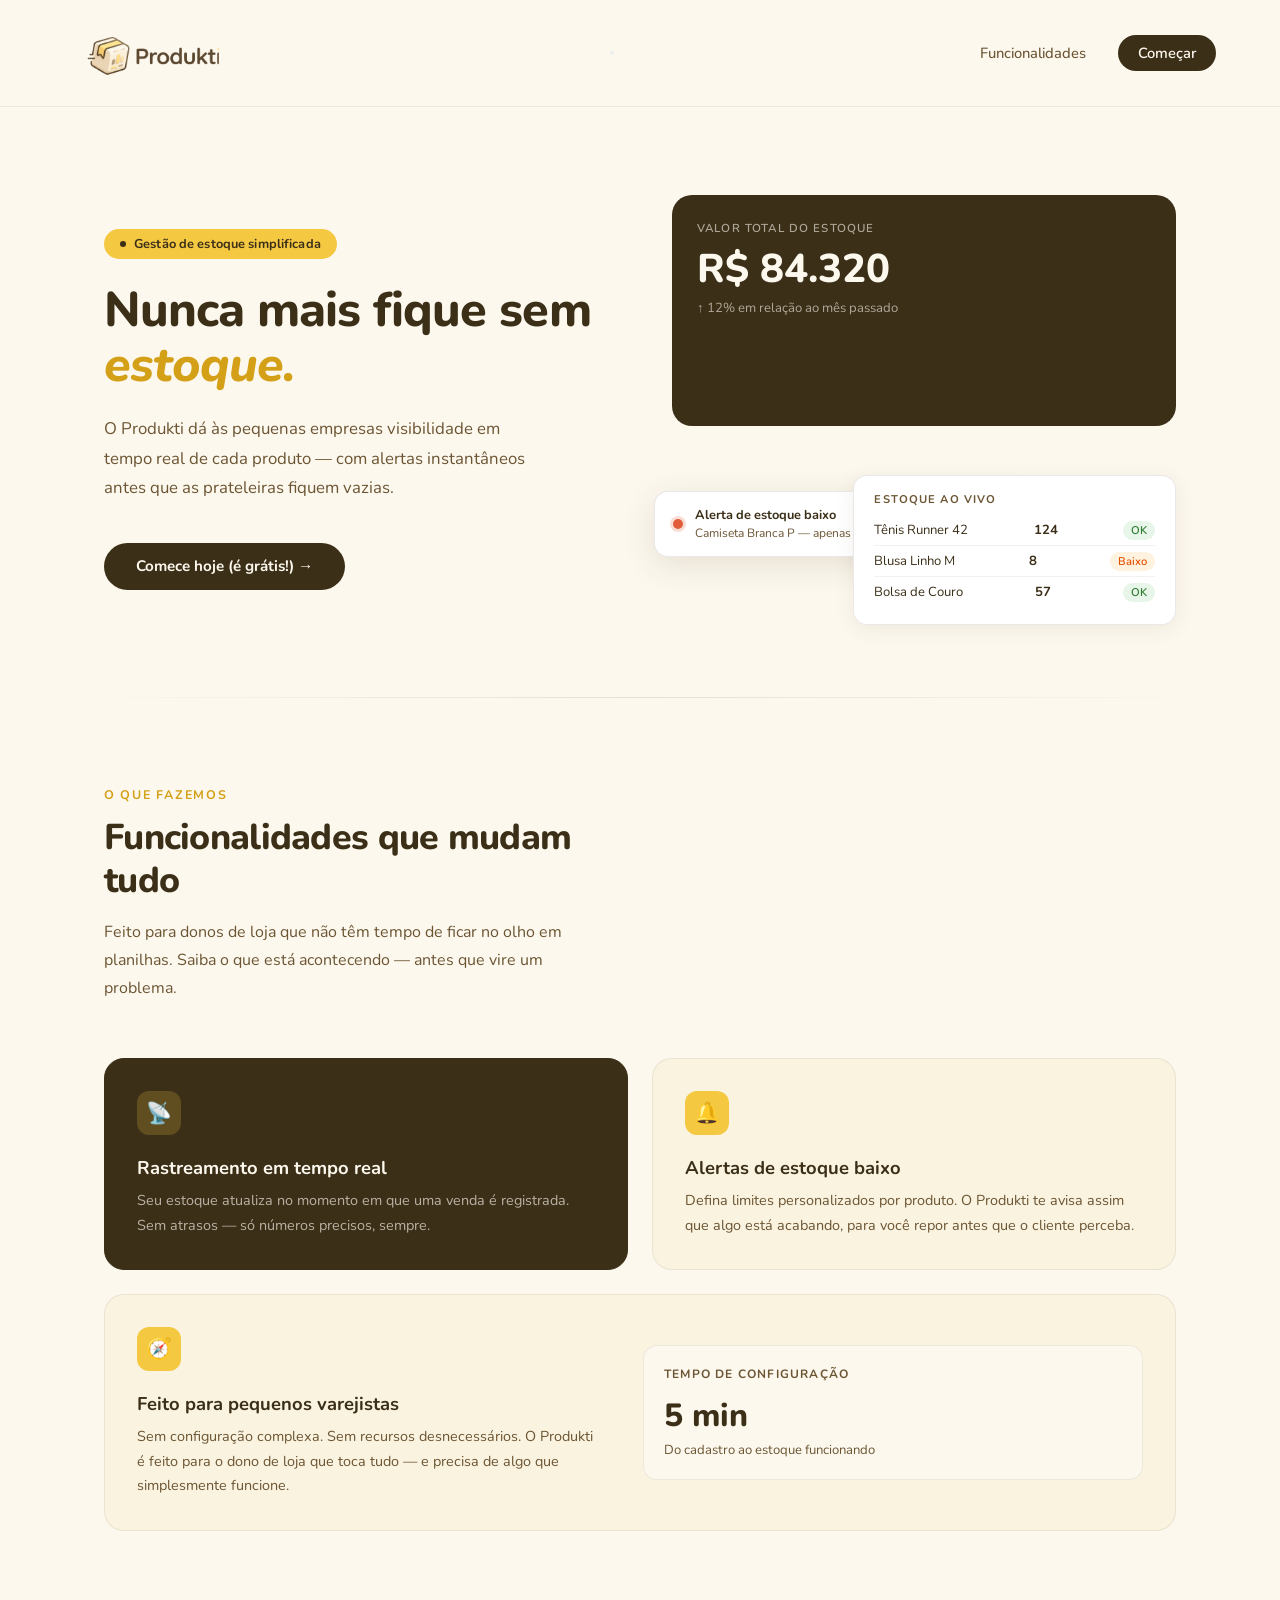
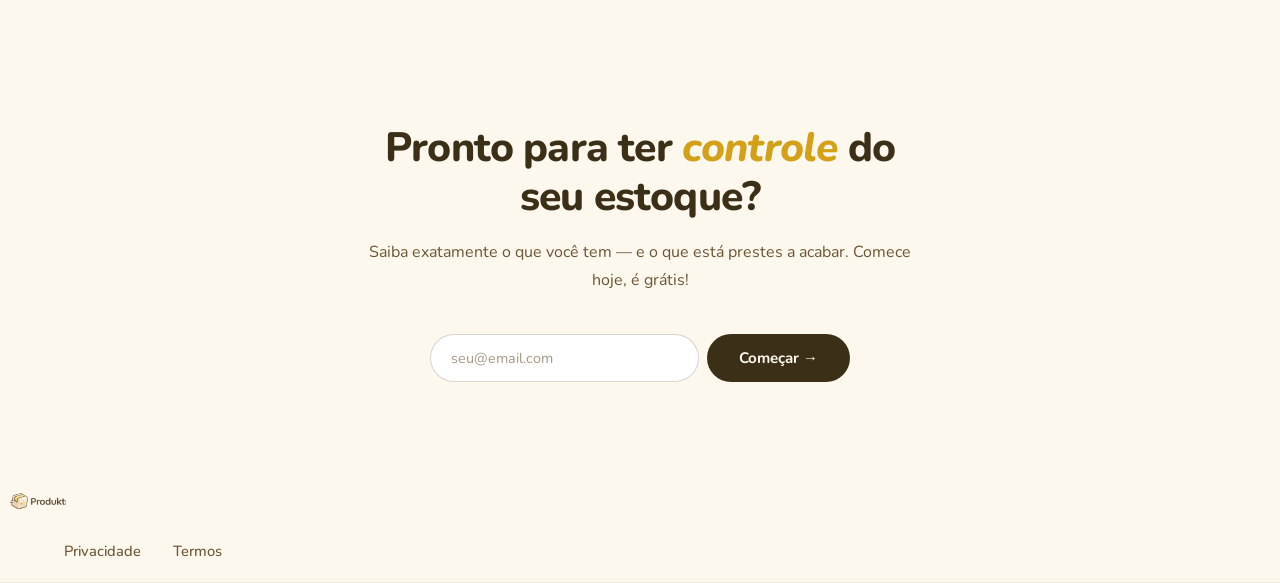
==== public/index.html @ 15980224 "Initial commit" ====
<!DOCTYPE html>
<html lang="pt-BR">
<head>
<meta charset="UTF-8" />
<meta name="viewport" content="width=device-width, initial-scale=1.0" />
<link href="https://fonts.googleapis.com/css2?family=Nunito:ital,wght@0,300;0,400;0,500;0,600;0,700;0,800;1,700&display=swap" rel="stylesheet" />
<style>
  *, *::before, *::after { box-sizing: border-box; margin: 0; padding: 0; }
  :root {
    --cream: #fdf8ee;
    --cream2: #faf3e0;
    --gold: #f5c842;
    --gold-dark: #d4a017;
    --brown: #3b2f18;
    --brown-light: #6b5533;
  }
  body { font-family: 'Nunito', sans-serif; background: var(--cream); color: var(--brown); overflow-x: hidden; }

  nav {
    display: flex; align-items: center; justify-content: space-between;
    padding: 1.25rem 5vw;
    position: sticky; top: 0; background: var(--cream); z-index: 100;
    border-bottom: 1px solid rgba(59,47,24,0.08);
  }
  .logo img { height: 36px; display: block; }
  nav ul { display: flex; gap: 2rem; list-style: none; }
  nav ul li a { text-decoration: none; font-size: 0.92rem; font-weight: 500; color: var(--brown-light); transition: color 0.2s; }
  nav ul li a:hover { color: var(--brown); }
  .nav-cta { background: var(--brown); color: var(--cream) !important; padding: 0.5rem 1.25rem; border-radius: 100px; font-weight: 600 !important; transition: background 0.2s !important; }
  .nav-cta:hover { background: var(--brown-light) !important; }

  .hero { display: grid; grid-template-columns: 1fr 1fr; gap: 4rem; align-items: center; padding: 5.5rem 5vw 4.5rem; max-width: 1200px; margin: 0 auto; }
  .hero-badge { display: inline-flex; align-items: center; gap: 0.5rem; background: var(--gold); color: var(--brown); padding: 0.35rem 1rem; border-radius: 100px; font-size: 0.8rem; font-weight: 700; margin-bottom: 1.5rem; letter-spacing: 0.01em; }
  .hero-badge::before { content: ''; width: 6px; height: 6px; background: var(--brown); border-radius: 50%; }
  .hero h1 { font-family: 'Nunito', sans-serif; font-size: clamp(2.2rem, 3.8vw, 3.5rem); font-weight: 800; line-height: 1.15; letter-spacing: -0.02em; margin-bottom: 1.25rem; color: var(--brown); }
  .hero h1 em { font-style: italic; color: var(--gold-dark); }
  .hero p { font-size: 1.05rem; color: var(--brown-light); line-height: 1.75; max-width: 440px; margin-bottom: 2.5rem; font-weight: 400; }
  .cta-group { display: flex; align-items: center; gap: 1rem; }
  .btn-primary { background: var(--brown); color: var(--cream); padding: 0.85rem 2rem; border-radius: 100px; border: none; font-size: 0.95rem; font-family: 'Nunito', sans-serif; font-weight: 700; cursor: pointer; transition: background 0.2s, transform 0.15s; text-decoration: none; }
  .btn-primary:hover { background: var(--brown-light); transform: translateY(-1px); }
  .btn-ghost { color: var(--brown-light); font-size: 0.9rem; font-weight: 500; text-decoration: underline; text-underline-offset: 3px; cursor: pointer; }

  .hero-visual { position: relative; height: 430px; }
  .dashboard-card { background: #fff; border-radius: 20px; border: 1px solid rgba(59,47,24,0.1); padding: 1.5rem; position: absolute; }
  .card-main { width: 100%; top: 0; right: 0; background: var(--brown); color: var(--cream); }
  .card-main .card-label { font-size: 0.72rem; opacity: 0.6; margin-bottom: 0.4rem; text-transform: uppercase; letter-spacing: 0.1em; font-weight: 600; }
  .card-main .card-value { font-family: 'Nunito', sans-serif; font-size: 2.5rem; font-weight: 800; margin-bottom: 0.2rem; }
  .card-main .card-sub { font-size: 0.82rem; opacity: 0.6; margin-bottom: 1.5rem; font-weight: 400; }
  .stock-bars { display: flex; gap: 6px; align-items: flex-end; height: 60px; }
  .bar { flex: 1; background: rgba(245,200,66,0.25); border-radius: 4px; position: relative; overflow: hidden; }
  .bar-fill { position: absolute; bottom: 0; left: 0; right: 0; background: var(--gold); border-radius: 4px; }

  .card-alert { width: 74%; bottom: 68px; left: -18px; box-shadow: 0 8px 32px rgba(59,47,24,0.12); display: flex; align-items: center; gap: 0.75rem; padding: 0.85rem 1.1rem; border-radius: 14px; animation: float 3s ease-in-out infinite; }
  .alert-dot { width: 10px; height: 10px; background: #e05c3a; border-radius: 50%; flex-shrink: 0; box-shadow: 0 0 0 3px rgba(224,92,58,0.2); }
  .alert-text { font-size: 0.8rem; }
  .alert-text strong { display: block; font-weight: 700; color: var(--brown); }
  .alert-text span { color: var(--brown-light); font-size: 0.75rem; font-weight: 400; }

  .card-realtime { width: 64%; bottom: 0; right: 0; padding: 1rem 1.25rem; border-radius: 14px; box-shadow: 0 4px 20px rgba(59,47,24,0.08); }
  .rt-label { font-size: 0.7rem; color: var(--brown-light); text-transform: uppercase; letter-spacing: 0.1em; margin-bottom: 0.5rem; font-weight: 700; }
  .rt-row { display: flex; justify-content: space-between; align-items: center; padding: 0.35rem 0; border-bottom: 1px solid rgba(59,47,24,0.06); font-size: 0.82rem; }
  .rt-row:last-child { border-bottom: none; }
  .rt-row .name { color: var(--brown); font-weight: 400; }
  .rt-row .qty { font-weight: 700; color: var(--brown); }
  .rt-row .status { font-size: 0.7rem; padding: 2px 8px; border-radius: 100px; font-weight: 600; }
  .status-ok { background: #e8f5e9; color: #2e7d32; }
  .status-low { background: #fff3e0; color: #e65100; }

  @keyframes float { 0%, 100% { transform: translateY(0); } 50% { transform: translateY(-6px); } }

  .social-proof { text-align: center; padding: 1.5rem 5vw 3.5rem; color: var(--brown-light); font-size: 0.88rem; font-weight: 500; display: flex; align-items: center; justify-content: center; gap: 1.5rem; flex-wrap: wrap; }
  .avatars { display: flex; }
  .avatar { width: 32px; height: 32px; border-radius: 50%; border: 2px solid var(--cream); margin-left: -8px; display: flex; align-items: center; justify-content: center; font-size: 0.65rem; font-weight: 700; color: var(--cream); }
  .av1 { background: #8b6d4f; } .av2 { background: #6b5533; } .av3 { background: #d4a017; } .av4 { background: #3b2f18; }
  .stars { color: var(--gold-dark); letter-spacing: 1px; }

  .section-divider { height: 1px; background: linear-gradient(90deg, transparent, rgba(59,47,24,0.12), transparent); margin: 0 5vw; }

  .features { padding: 5.5rem 5vw; max-width: 1200px; margin: 0 auto; }
  .section-label { font-size: 0.78rem; font-weight: 700; color: var(--gold-dark); text-transform: uppercase; letter-spacing: 0.14em; margin-bottom: 0.85rem; }
  .section-title { font-family: 'Nunito', sans-serif; font-size: clamp(1.9rem, 2.8vw, 2.6rem); font-weight: 800; line-height: 1.2; letter-spacing: -0.02em; margin-bottom: 1rem; max-width: 520px; }
  .section-sub { font-size: 1rem; color: var(--brown-light); font-weight: 400; line-height: 1.75; max-width: 480px; margin-bottom: 3.5rem; }
  .features-grid { display: grid; grid-template-columns: 1fr 1fr; gap: 1.5rem; }
  .feature-card { background: var(--cream2); border: 1px solid rgba(59,47,24,0.08); border-radius: 20px; padding: 2rem; transition: border-color 0.2s, transform 0.2s; }
  .feature-card:hover { border-color: var(--gold-dark); transform: translateY(-2px); }
  .feature-card.accent { background: var(--brown); border-color: var(--brown); color: var(--cream); }
  .feature-icon { width: 44px; height: 44px; background: var(--gold); border-radius: 12px; display: flex; align-items: center; justify-content: center; margin-bottom: 1.25rem; font-size: 1.3rem; }
  .feature-card.accent .feature-icon { background: rgba(245,200,66,0.2); }
  .feature-card h3 { font-family: 'Nunito', sans-serif; font-size: 1.15rem; font-weight: 700; margin-bottom: 0.5rem; }
  .feature-card p { font-size: 0.9rem; line-height: 1.7; color: var(--brown-light); font-weight: 400; }
  .feature-card.accent p { color: rgba(253,248,238,0.65); }

  .stats-band { background: var(--cream2); border-top: 1px solid rgba(59,47,24,0.08); border-bottom: 1px solid rgba(59,47,24,0.08); padding: 3.5rem 5vw; }
  .stats-inner { max-width: 900px; margin: 0 auto; display: grid; grid-template-columns: repeat(3,1fr); gap: 2rem; text-align: center; }
  .stat-num { font-family: 'Nunito', sans-serif; font-size: 2.8rem; font-weight: 800; color: var(--brown); line-height: 1; margin-bottom: 0.4rem; }
  .stat-num span { color: var(--gold-dark); }
  .stat-desc { font-size: 0.85rem; color: var(--brown-light); font-weight: 400; }

  .cta-section { padding: 6.5rem 5vw; text-align: center; max-width: 680px; margin: 0 auto; }
  .cta-section h2 { font-family: 'Nunito', sans-serif; font-size: clamp(1.9rem, 3.2vw, 2.8rem); font-weight: 800; letter-spacing: -0.02em; line-height: 1.2; margin-bottom: 1.1rem; }
  .cta-section h2 em { color: var(--gold-dark); font-style: italic; }
  .cta-section p { color: var(--brown-light); font-size: 1rem; font-weight: 400; line-height: 1.75; margin-bottom: 2.5rem; }
  .cta-input-row { display: flex; gap: 0.5rem; max-width: 420px; margin: 0 auto; }
  .cta-input-row input { flex: 1; padding: 0.8rem 1.25rem; border: 1px solid rgba(59,47,24,0.2); border-radius: 100px; font-family: 'Nunito', sans-serif; font-size: 0.9rem; background: #fff; color: var(--brown); outline: none; }
  .cta-input-row input:focus { border-color: var(--gold-dark); }
  .cta-input-row input::placeholder { color: var(--brown-light); opacity: 0.6; }

  /* ===== UTILITY CLASSES ===== */
  .container { max-width: 1200px; margin: 0 auto; padding: 0 5vw; }
  .text-center { text-align: center; }
  .hidden-mobile { display: block; }
  .hidden-desktop { display: none; }

  @media (max-width: 768px) {
    .container { padding: 0 4vw; }
    .hidden-mobile { display: none; }
    .hidden-desktop { display: block; }
  }

  @media (max-width: 480px) {
    .container { padding: 0 3vw; }
  }
  @media (max-width: 768px) {
    nav {
      padding: 1rem 4vw;
      position: relative;
    }
    nav ul {
      display: none; /* Hidden by default on mobile */
      position: absolute;
      top: 100%;
      left: 0;
      right: 0;
      background: var(--cream);
      border: 1px solid rgba(59,47,24,0.08);
      border-top: none;
      flex-direction: column;
      gap: 0;
      padding: 1rem 0;
      box-shadow: 0 4px 20px rgba(59,47,24,0.1);
    }
    nav ul.show {
      display: flex;
    }
    nav ul li {
      border-bottom: 1px solid rgba(59,47,24,0.06);
    }
    nav ul li:last-child {
      border-bottom: none;
    }
    nav ul li a {
      display: block;
      padding: 1rem 4vw;
      font-size: 1rem;
    }
    .nav-cta {
      margin-top: 0.5rem;
      text-align: center;
    }

    /* Mobile menu toggle */
    .mobile-menu-toggle {
      display: block;
      background: none;
      border: none;
      font-size: 1.5rem;
      color: var(--brown);
      cursor: pointer;
      padding: 0.5rem;
      border-radius: 4px;
      transition: background 0.2s;
    }
    .mobile-menu-toggle:hover {
      background: rgba(59,47,24,0.1);
    }
    .mobile-menu-toggle span {
      display: block;
      width: 20px;
      height: 2px;
      background: var(--brown);
      margin: 4px 0;
      transition: 0.3s;
      border-radius: 1px;
    }
    .mobile-menu-toggle.active span:nth-child(1) {
      transform: rotate(-45deg) translate(-5px, 6px);
    }
    .mobile-menu-toggle.active span:nth-child(2) {
      opacity: 0;
    }
    .mobile-menu-toggle.active span:nth-child(3) {
      transform: rotate(45deg) translate(-5px, -6px);
    }

    .hero {
      grid-template-columns: 1fr;
      gap: 2rem;
      padding: 3rem 4vw 2rem;
      text-align: center;
    }
    .hero h1 {
      font-size: clamp(2rem, 8vw, 2.8rem);
    }
    .hero p {
      max-width: none;
      font-size: 1.1rem;
      margin-bottom: 2rem;
    }
    .cta-group {
      justify-content: center;
      flex-direction: column;
      gap: 1rem;
    }
    .btn-primary {
      width: 100%;
      max-width: 300px;
      padding: 1rem 2rem;
      font-size: 1rem;
    }

    .hero-visual {
      height: 350px;
      order: -1;
      position: relative;
      overflow: hidden;
    }
    .dashboard-card {
      padding: 1.25rem;
      position: static !important;
      width: 100% !important;
      margin-bottom: 1rem;
      transform: none !important;
    }
    .card-main {
      background: var(--brown);
      color: var(--cream);
      margin-bottom: 1rem;
    }
    .card-alert {
      background: #fff;
      border: 1px solid rgba(59,47,24,0.1);
      animation: none;
      margin-bottom: 1rem;
    }
    .card-realtime {
      background: #fff;
      border: 1px solid rgba(59,47,24,0.1);
    }

    .features {
      padding: 3rem 4vw;
    }
    .section-title {
      font-size: clamp(1.8rem, 6vw, 2.4rem);
    }
    .section-sub {
      font-size: 1.05rem;
      margin-bottom: 2.5rem;
    }
    .features-grid {
      grid-template-columns: 1fr;
      gap: 1.25rem;
    }
    .feature-card {
      padding: 1.5rem;
    }
    .feature-card[style*="grid-column:span 2"] {
      grid-column: span 1 !important;
    }
    .feature-card[style*="grid-column:span 2"] > div {
      flex-direction: column !important;
      gap: 1.5rem !important;
    }
    .feature-card[style*="grid-column:span 2"] > div > div:first-child {
      text-align: center;
    }

    .stats-band {
      padding: 2.5rem 4vw;
    }
    .stats-inner {
      grid-template-columns: 1fr;
      gap: 1.5rem;
    }
    .stat-num {
      font-size: 2.4rem;
    }

    .cta-section {
      padding: 4rem 4vw;
    }
    .cta-section h2 {
      font-size: clamp(1.8rem, 7vw, 2.6rem);
    }
    .cta-input-row {
      flex-direction: column;
      gap: 0.75rem;
      max-width: none;
    }
    .cta-input-row input {
      padding: 1rem 1.25rem;
      font-size: 1rem;
    }
    .cta-input-row button {
      padding: 1rem 2rem;
      font-size: 1rem;
    }

    .social-proof {
      padding: 1rem 4vw 2rem;
      flex-direction: column;
      gap: 1rem;
    }

    footer {
      padding: 1.5rem 4vw;
      flex-direction: column;
      text-align: center;
      gap: 1rem;
    }
    footer nav ul {
      justify-content: center;
    }
  }

  @media (max-width: 480px) {
    nav {
      padding: 0.875rem 3vw;
    }
    .logo img {
      height: 32px;
    }

    .hero {
      padding: 2rem 3vw 1.5rem;
    }
    .hero-badge {
      font-size: 0.75rem;
      padding: 0.3rem 0.875rem;
    }
    .hero h1 {
      font-size: clamp(1.8rem, 9vw, 2.5rem);
      margin-bottom: 1rem;
    }
    .hero p {
      font-size: 1rem;
      line-height: 1.6;
    }

    .hero-visual {
      height: 300px;
    }
    .card-main .card-value {
      font-size: 1.8rem;
    }
    .card-main .card-sub {
      font-size: 0.75rem;
    }

    .features {
      padding: 2.5rem 3vw;
    }
    .section-label {
      font-size: 0.7rem;
    }
    .section-title {
      font-size: clamp(1.6rem, 7vw, 2.2rem);
    }
    .section-sub {
      font-size: 1rem;
    }

    .stats-band {
      padding: 2rem 3vw;
    }
    .stat-num {
      font-size: 2rem;
    }

    .cta-section {
      padding: 3rem 3vw;
    }
    .cta-section h2 {
      font-size: clamp(1.6rem, 8vw, 2.4rem);
    }
    .cta-section p {
      font-size: 0.95rem;
    }

    .feature-card {
      padding: 1.25rem;
    }
    .feature-icon {
      width: 40px;
      height: 40px;
      font-size: 1.2rem;
    }
    .feature-card h3 {
      font-size: 1.1rem;
    }
    .feature-card p {
      font-size: 0.85rem;
    }
  }

  /* ===== TOUCH OPTIMIZATIONS ===== */
  @media (hover: none) and (pointer: coarse) {
    .btn-primary,
    .btn-ghost,
    .nav-cta,
    .cta-input-row button {
      min-height: 44px;
      padding: 0.875rem 1.5rem;
    }

    nav ul li a {
      min-height: 44px;
      display: flex;
      align-items: center;
    }

    .feature-card {
      transition: none;
    }
    .feature-card:hover {
      transform: none;
    }
  }
</style>
</head>
<body>

<!-- NAV -->
<nav>
  <div class="logo">
    <img class="header-logo" src="./assets/logo-no-bg-width.png" alt="Produkti" style="width: 180px; height: auto;" />
  </div>
  <button class="mobile-menu-toggle" onclick="toggleMobileMenu()" aria-label="Menu">
    <span></span>
    <span></span>
    <span></span>
  </button>
  <ul id="nav-menu">
    <li><a href="#Funcionalidades">Funcionalidades</a></li>
    <li><a href="produkti.html" class="nav-cta">Começar</a></li>
  </ul>
</nav>

<!-- HERO -->
<section style="max-width:1200px;margin:0 auto;">
  <div class="hero">
    <div class="hero-content">
      <div class="hero-badge">Gestão de estoque simplificada</div>
      <h1>Nunca mais fique sem <em>estoque.</em></h1>
      <p>O Produkti dá às pequenas empresas visibilidade em tempo real de cada produto — com alertas instantâneos antes que as prateleiras fiquem vazias.</p>
      <div class="cta-group">
        <a href="produkti.html" class="btn-primary">Comece hoje (é grátis!) →</a>
      </div>
    </div>
    <div class="hero-visual">
      <div class="dashboard-card card-main">
        <div class="card-label">Valor total do estoque</div>
        <div class="card-value">R$ 84.320</div>
        <div class="card-sub">↑ 12% em relação ao mês passado</div>
        <div class="stock-bars">
          <div class="bar"><div class="bar-fill" style="height:80%"></div></div>
          <div class="bar"><div class="bar-fill" style="height:55%"></div></div>
          <div class="bar"><div class="bar-fill" style="height:90%"></div></div>
          <div class="bar"><div class="bar-fill" style="height:40%"></div></div>
          <div class="bar"><div class="bar-fill" style="height:72%"></div></div>
          <div class="bar"><div class="bar-fill" style="height:30%"></div></div>
          <div class="bar"><div class="bar-fill" style="height:65%"></div></div>
        </div>
      </div>
      <div class="dashboard-card card-alert">
        <div class="alert-dot"></div>
        <div class="alert-text">
          <strong>Alerta de estoque baixo</strong>
          <span>Camiseta Branca P — apenas 3 unidades</span>
        </div>
      </div>
      <div class="dashboard-card card-realtime">
        <div class="rt-label">Estoque ao vivo</div>
        <div class="rt-row"><span class="name">Tênis Runner 42</span><span class="qty">124</span><span class="status status-ok">OK</span></div>
        <div class="rt-row"><span class="name">Blusa Linho M</span><span class="qty">8</span><span class="status status-low">Baixo</span></div>
        <div class="rt-row"><span class="name">Bolsa de Couro</span><span class="qty">57</span><span class="status status-ok">OK</span></div>
      </div>
    </div>
  </div>
</section>

<div class="section-divider"></div>

<!-- FEATURES -->
<section class="features" id="Funcionalidades">
  <div class="section-label">O que fazemos</div>
  <h2 class="section-title">Funcionalidades que mudam tudo</h2>
  <p class="section-sub">Feito para donos de loja que não têm tempo de ficar no olho em planilhas. Saiba o que está acontecendo — antes que vire um problema.</p>
  <div class="features-grid">
    <div class="feature-card accent">
      <div class="feature-icon">📡</div>
      <h3>Rastreamento em tempo real</h3>
      <p>Seu estoque atualiza no momento em que uma venda é registrada. Sem atrasos — só números precisos, sempre.</p>
    </div>
    <div class="feature-card">
      <div class="feature-icon">🔔</div>
      <h3>Alertas de estoque baixo</h3>
      <p>Defina limites personalizados por produto. O Produkti te avisa assim que algo está acabando, para você repor antes que o cliente perceba.</p>
    </div>
    <div class="feature-card" style="grid-column:span 2;">
      <div style="display:flex;gap:3rem;align-items:center;">
        <div style="flex:1;">
          <div class="feature-icon">🧭</div>
          <h3>Feito para pequenos varejistas</h3>
          <p>Sem configuração complexa. Sem recursos desnecessários. O Produkti é feito para o dono de loja que toca tudo — e precisa de algo que simplesmente funcione.</p>
        </div>
        <div style="flex:1;background:var(--cream);border-radius:14px;padding:1.25rem;border:1px solid rgba(59,47,24,0.08);">
          <div style="font-size:0.75rem;color:var(--brown-light);margin-bottom:0.75rem;text-transform:uppercase;letter-spacing:0.1em;font-weight:700;">Tempo de configuração</div>
          <div style="font-family:'Nunito',sans-serif;font-size:2rem;font-weight:800;color:var(--brown);margin-bottom:0.25rem;">5 min</div>
          <div style="font-size:0.82rem;color:var(--brown-light);font-weight:400;">Do cadastro ao estoque funcionando</div>
        </div>
      </div>
    </div>
  </div>
</section>

<!-- CTA -->
<section class="cta-section">
  <h2>Pronto para ter <em>controle</em> do seu estoque?</h2>
  <p>Saiba exatamente o que você tem — e o que está prestes a acabar. Comece hoje, é grátis!</p>
  <div class="cta-input-row">
    <input type="email" placeholder="seu@email.com" />
    <button class="btn-primary" style="white-space:nowrap;">Começar →</button>
  </div>
</section>

<!-- FOOTER -->
<footer>
  <img src="./assets/logo-no-bg-width.png" alt="Produkti" style="height:28px;" />
  <nav><ul>
    <li><a href="privacy.html">Privacidade</a></li>
    <li><a href="terms.html">Termos</a></li>
  </ul></nav>
</footer>

<script>
  // Mobile menu functionality
  function toggleMobileMenu() {
    const menu = document.getElementById('nav-menu');
    const toggle = document.querySelector('.mobile-menu-toggle');

    menu.classList.toggle('show');
    toggle.classList.toggle('active');
  }

  // Close mobile menu when clicking outside
  document.addEventListener('click', function(event) {
    const menu = document.getElementById('nav-menu');
    const toggle = document.querySelector('.mobile-menu-toggle');

    if (!event.target.closest('nav') && menu.classList.contains('show')) {
      menu.classList.remove('show');
      toggle.classList.remove('active');
    }
  });

  // Close mobile menu when clicking on a link
  document.querySelectorAll('#nav-menu a').forEach(link => {
    link.addEventListener('click', function() {
      const menu = document.getElementById('nav-menu');
      const toggle = document.querySelector('.mobile-menu-toggle');

      menu.classList.remove('show');
      toggle.classList.remove('active');
    });
  });

  // Smooth scrolling for anchor links
  document.querySelectorAll('a[href^="#"]').forEach(anchor => {
    anchor.addEventListener('click', function (e) {
      e.preventDefault();
      const target = document.querySelector(this.getAttribute('href'));
      if (target) {
        target.scrollIntoView({
          behavior: 'smooth',
          block: 'start'
        });
      }
    });
  });
</script>

</body>
</html>
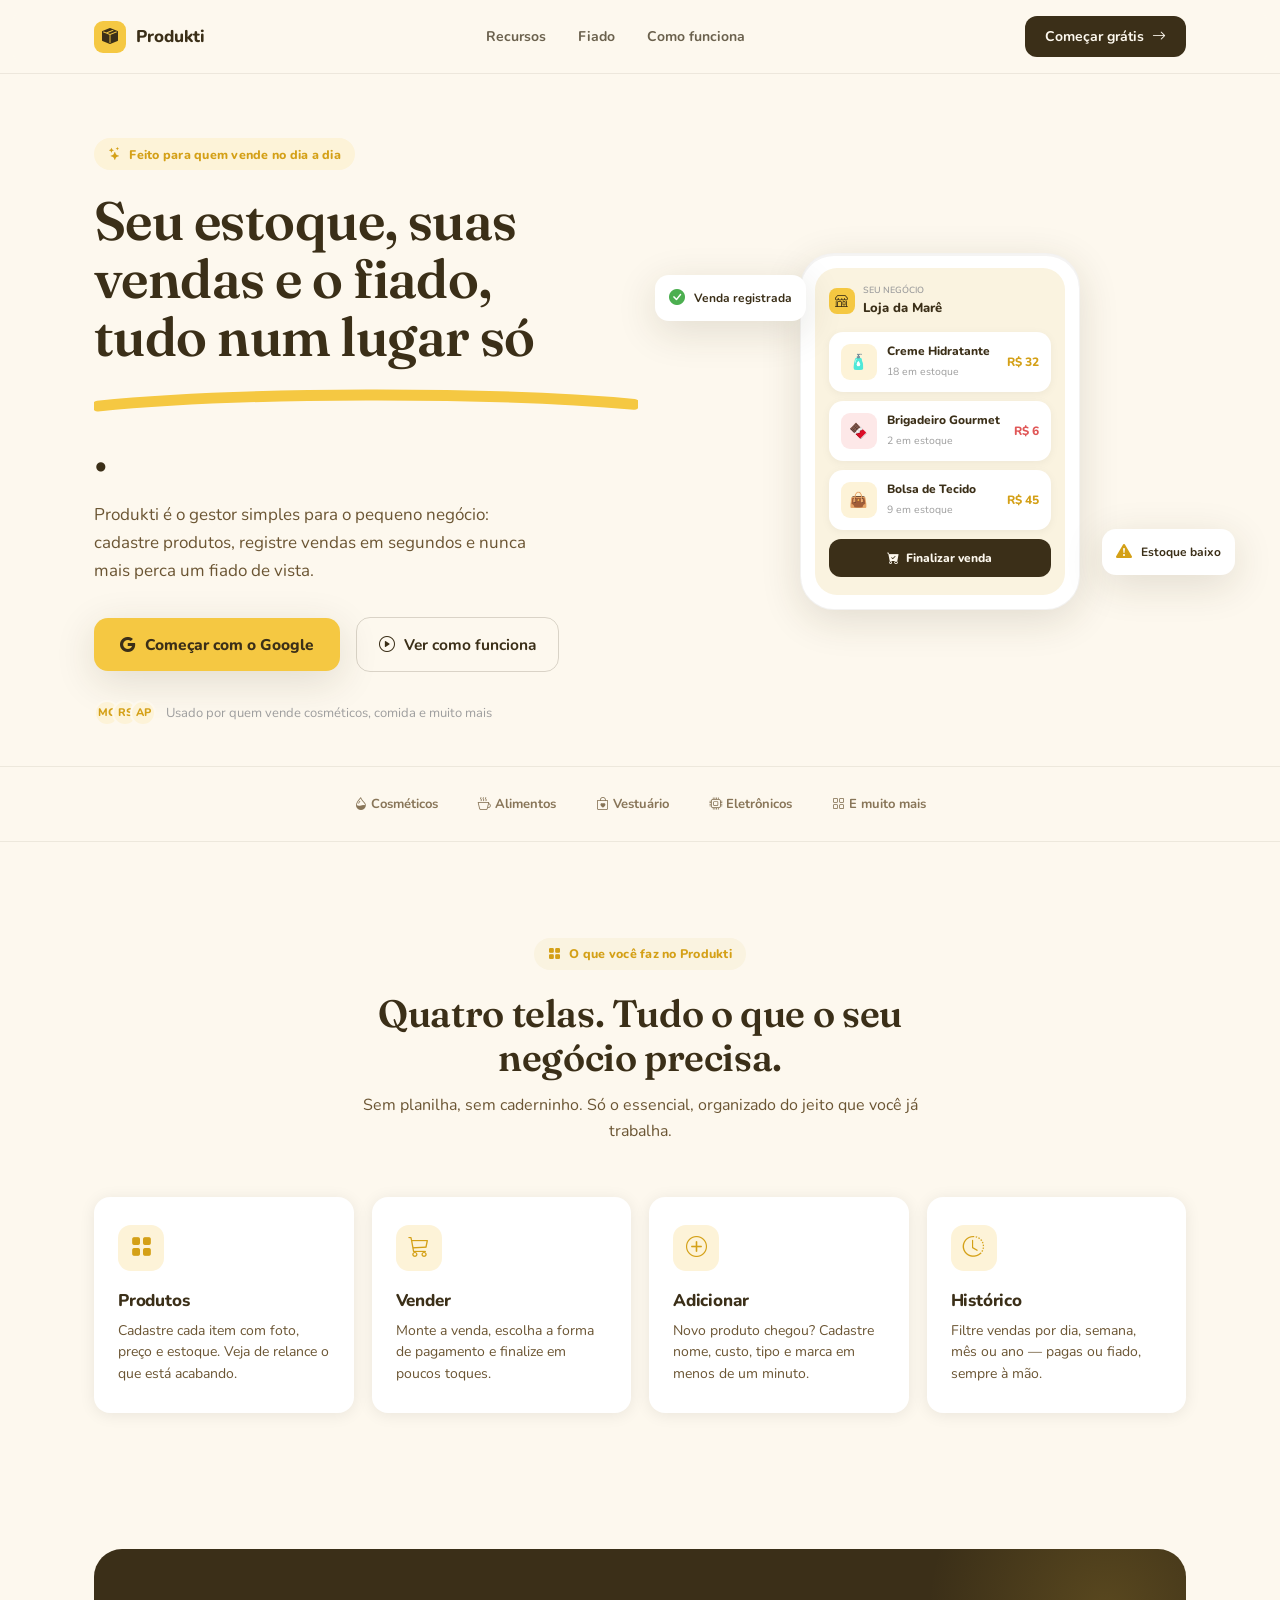
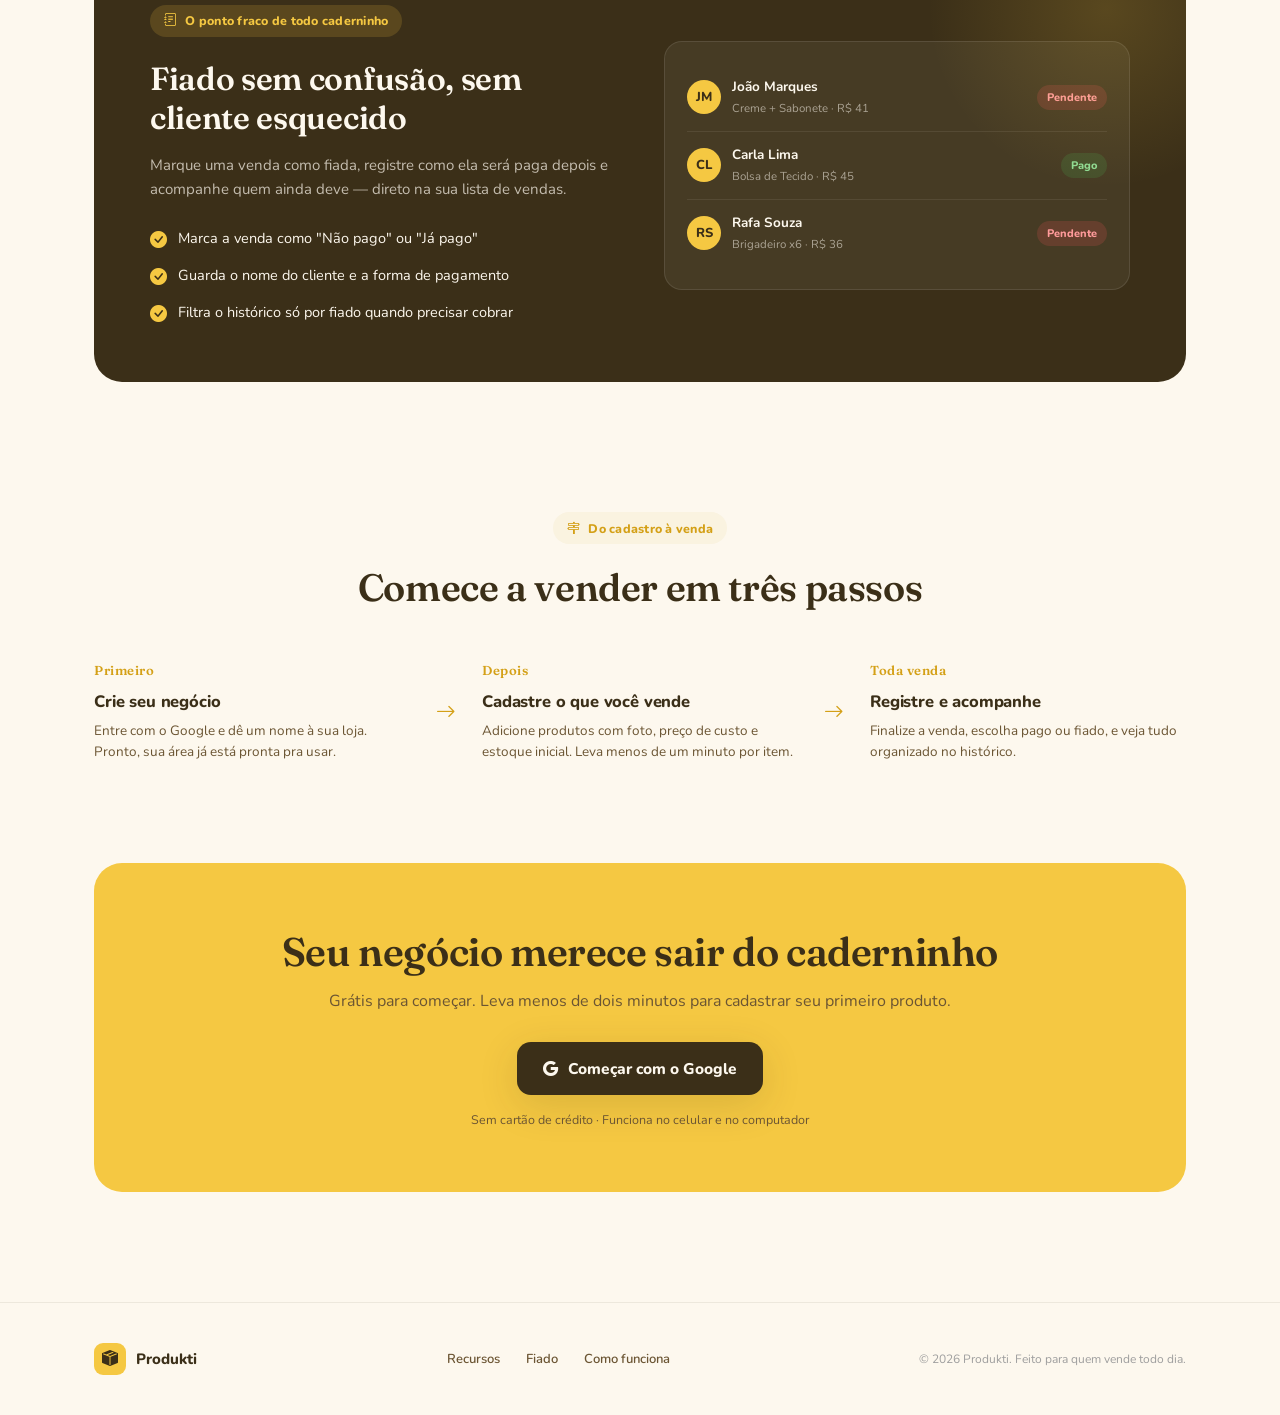
==== commit 7ca0e892: "Update: trial and paid plan system" ====
--- a/public/index.html
+++ b/public/index.html
@@ -1,595 +1,498 @@
-
 <!DOCTYPE html>
 <html lang="pt-BR">
 <head>
 <meta charset="UTF-8" />
 <meta name="viewport" content="width=device-width, initial-scale=1.0" />
-<link href="https://fonts.googleapis.com/css2?family=Nunito:ital,wght@0,300;0,400;0,500;0,600;0,700;0,800;1,700&display=swap" rel="stylesheet" />
+<title>Produkti — Gestão simples para o seu pequeno negócio</title>
+<meta name="description" content="Controle de estoque, vendas e fiado num só lugar. Feito para quem vende com as próprias mãos." />
+
+<link rel="stylesheet" href="https://cdn.jsdelivr.net/npm/bootstrap-icons@1.11.3/font/bootstrap-icons.min.css" />
+<link rel="preconnect" href="https://fonts.googleapis.com">
+<link href="https://fonts.googleapis.com/css2?family=Nunito:wght@400;500;600;700;800;900&family=Fraunces:ital,opsz,wght@0,9..144,500;0,9..144,600;1,9..144,500&display=swap" rel="stylesheet">
+
 <style>
-  *, *::before, *::after { box-sizing: border-box; margin: 0; padding: 0; }
-  :root {
-    --cream: #fdf8ee;
-    --cream2: #faf3e0;
-    --gold: #f5c842;
-    --gold-dark: #d4a017;
-    --brown: #3b2f18;
-    --brown-light: #6b5533;
-  }
-  body { font-family: 'Nunito', sans-serif; background: var(--cream); color: var(--brown); overflow-x: hidden; }
-
-  nav {
-    display: flex; align-items: center; justify-content: space-between;
-    padding: 1.25rem 5vw;
-    position: sticky; top: 0; background: var(--cream); z-index: 100;
-    border-bottom: 1px solid rgba(59,47,24,0.08);
-  }
-  .logo img { height: 36px; display: block; }
-  nav ul { display: flex; gap: 2rem; list-style: none; }
-  nav ul li a { text-decoration: none; font-size: 0.92rem; font-weight: 500; color: var(--brown-light); transition: color 0.2s; }
-  nav ul li a:hover { color: var(--brown); }
-  .nav-cta { background: var(--brown); color: var(--cream) !important; padding: 0.5rem 1.25rem; border-radius: 100px; font-weight: 600 !important; transition: background 0.2s !important; }
-  .nav-cta:hover { background: var(--brown-light) !important; }
-
-  .hero { display: grid; grid-template-columns: 1fr 1fr; gap: 4rem; align-items: center; padding: 5.5rem 5vw 4.5rem; max-width: 1200px; margin: 0 auto; }
-  .hero-badge { display: inline-flex; align-items: center; gap: 0.5rem; background: var(--gold); color: var(--brown); padding: 0.35rem 1rem; border-radius: 100px; font-size: 0.8rem; font-weight: 700; margin-bottom: 1.5rem; letter-spacing: 0.01em; }
-  .hero-badge::before { content: ''; width: 6px; height: 6px; background: var(--brown); border-radius: 50%; }
-  .hero h1 { font-family: 'Nunito', sans-serif; font-size: clamp(2.2rem, 3.8vw, 3.5rem); font-weight: 800; line-height: 1.15; letter-spacing: -0.02em; margin-bottom: 1.25rem; color: var(--brown); }
-  .hero h1 em { font-style: italic; color: var(--gold-dark); }
-  .hero p { font-size: 1.05rem; color: var(--brown-light); line-height: 1.75; max-width: 440px; margin-bottom: 2.5rem; font-weight: 400; }
-  .cta-group { display: flex; align-items: center; gap: 1rem; }
-  .btn-primary { background: var(--brown); color: var(--cream); padding: 0.85rem 2rem; border-radius: 100px; border: none; font-size: 0.95rem; font-family: 'Nunito', sans-serif; font-weight: 700; cursor: pointer; transition: background 0.2s, transform 0.15s; text-decoration: none; }
-  .btn-primary:hover { background: var(--brown-light); transform: translateY(-1px); }
-  .btn-ghost { color: var(--brown-light); font-size: 0.9rem; font-weight: 500; text-decoration: underline; text-underline-offset: 3px; cursor: pointer; }
-
-  .hero-visual { position: relative; height: 430px; }
-  .dashboard-card { background: #fff; border-radius: 20px; border: 1px solid rgba(59,47,24,0.1); padding: 1.5rem; position: absolute; }
-  .card-main { width: 100%; top: 0; right: 0; background: var(--brown); color: var(--cream); }
-  .card-main .card-label { font-size: 0.72rem; opacity: 0.6; margin-bottom: 0.4rem; text-transform: uppercase; letter-spacing: 0.1em; font-weight: 600; }
-  .card-main .card-value { font-family: 'Nunito', sans-serif; font-size: 2.5rem; font-weight: 800; margin-bottom: 0.2rem; }
-  .card-main .card-sub { font-size: 0.82rem; opacity: 0.6; margin-bottom: 1.5rem; font-weight: 400; }
-  .stock-bars { display: flex; gap: 6px; align-items: flex-end; height: 60px; }
-  .bar { flex: 1; background: rgba(245,200,66,0.25); border-radius: 4px; position: relative; overflow: hidden; }
-  .bar-fill { position: absolute; bottom: 0; left: 0; right: 0; background: var(--gold); border-radius: 4px; }
-
-  .card-alert { width: 74%; bottom: 68px; left: -18px; box-shadow: 0 8px 32px rgba(59,47,24,0.12); display: flex; align-items: center; gap: 0.75rem; padding: 0.85rem 1.1rem; border-radius: 14px; animation: float 3s ease-in-out infinite; }
-  .alert-dot { width: 10px; height: 10px; background: #e05c3a; border-radius: 50%; flex-shrink: 0; box-shadow: 0 0 0 3px rgba(224,92,58,0.2); }
-  .alert-text { font-size: 0.8rem; }
-  .alert-text strong { display: block; font-weight: 700; color: var(--brown); }
-  .alert-text span { color: var(--brown-light); font-size: 0.75rem; font-weight: 400; }
-
-  .card-realtime { width: 64%; bottom: 0; right: 0; padding: 1rem 1.25rem; border-radius: 14px; box-shadow: 0 4px 20px rgba(59,47,24,0.08); }
-  .rt-label { font-size: 0.7rem; color: var(--brown-light); text-transform: uppercase; letter-spacing: 0.1em; margin-bottom: 0.5rem; font-weight: 700; }
-  .rt-row { display: flex; justify-content: space-between; align-items: center; padding: 0.35rem 0; border-bottom: 1px solid rgba(59,47,24,0.06); font-size: 0.82rem; }
-  .rt-row:last-child { border-bottom: none; }
-  .rt-row .name { color: var(--brown); font-weight: 400; }
-  .rt-row .qty { font-weight: 700; color: var(--brown); }
-  .rt-row .status { font-size: 0.7rem; padding: 2px 8px; border-radius: 100px; font-weight: 600; }
-  .status-ok { background: #e8f5e9; color: #2e7d32; }
-  .status-low { background: #fff3e0; color: #e65100; }
-
-  @keyframes float { 0%, 100% { transform: translateY(0); } 50% { transform: translateY(-6px); } }
-
-  .social-proof { text-align: center; padding: 1.5rem 5vw 3.5rem; color: var(--brown-light); font-size: 0.88rem; font-weight: 500; display: flex; align-items: center; justify-content: center; gap: 1.5rem; flex-wrap: wrap; }
-  .avatars { display: flex; }
-  .avatar { width: 32px; height: 32px; border-radius: 50%; border: 2px solid var(--cream); margin-left: -8px; display: flex; align-items: center; justify-content: center; font-size: 0.65rem; font-weight: 700; color: var(--cream); }
-  .av1 { background: #8b6d4f; } .av2 { background: #6b5533; } .av3 { background: #d4a017; } .av4 { background: #3b2f18; }
-  .stars { color: var(--gold-dark); letter-spacing: 1px; }
-
-  .section-divider { height: 1px; background: linear-gradient(90deg, transparent, rgba(59,47,24,0.12), transparent); margin: 0 5vw; }
-
-  .features { padding: 5.5rem 5vw; max-width: 1200px; margin: 0 auto; }
-  .section-label { font-size: 0.78rem; font-weight: 700; color: var(--gold-dark); text-transform: uppercase; letter-spacing: 0.14em; margin-bottom: 0.85rem; }
-  .section-title { font-family: 'Nunito', sans-serif; font-size: clamp(1.9rem, 2.8vw, 2.6rem); font-weight: 800; line-height: 1.2; letter-spacing: -0.02em; margin-bottom: 1rem; max-width: 520px; }
-  .section-sub { font-size: 1rem; color: var(--brown-light); font-weight: 400; line-height: 1.75; max-width: 480px; margin-bottom: 3.5rem; }
-  .features-grid { display: grid; grid-template-columns: 1fr 1fr; gap: 1.5rem; }
-  .feature-card { background: var(--cream2); border: 1px solid rgba(59,47,24,0.08); border-radius: 20px; padding: 2rem; transition: border-color 0.2s, transform 0.2s; }
-  .feature-card:hover { border-color: var(--gold-dark); transform: translateY(-2px); }
-  .feature-card.accent { background: var(--brown); border-color: var(--brown); color: var(--cream); }
-  .feature-icon { width: 44px; height: 44px; background: var(--gold); border-radius: 12px; display: flex; align-items: center; justify-content: center; margin-bottom: 1.25rem; font-size: 1.3rem; }
-  .feature-card.accent .feature-icon { background: rgba(245,200,66,0.2); }
-  .feature-card h3 { font-family: 'Nunito', sans-serif; font-size: 1.15rem; font-weight: 700; margin-bottom: 0.5rem; }
-  .feature-card p { font-size: 0.9rem; line-height: 1.7; color: var(--brown-light); font-weight: 400; }
-  .feature-card.accent p { color: rgba(253,248,238,0.65); }
-
-  .stats-band { background: var(--cream2); border-top: 1px solid rgba(59,47,24,0.08); border-bottom: 1px solid rgba(59,47,24,0.08); padding: 3.5rem 5vw; }
-  .stats-inner { max-width: 900px; margin: 0 auto; display: grid; grid-template-columns: repeat(3,1fr); gap: 2rem; text-align: center; }
-  .stat-num { font-family: 'Nunito', sans-serif; font-size: 2.8rem; font-weight: 800; color: var(--brown); line-height: 1; margin-bottom: 0.4rem; }
-  .stat-num span { color: var(--gold-dark); }
-  .stat-desc { font-size: 0.85rem; color: var(--brown-light); font-weight: 400; }
-
-  .cta-section { padding: 6.5rem 5vw; text-align: center; max-width: 680px; margin: 0 auto; }
-  .cta-section h2 { font-family: 'Nunito', sans-serif; font-size: clamp(1.9rem, 3.2vw, 2.8rem); font-weight: 800; letter-spacing: -0.02em; line-height: 1.2; margin-bottom: 1.1rem; }
-  .cta-section h2 em { color: var(--gold-dark); font-style: italic; }
-  .cta-section p { color: var(--brown-light); font-size: 1rem; font-weight: 400; line-height: 1.75; margin-bottom: 2.5rem; }
-  .cta-input-row { display: flex; gap: 0.5rem; max-width: 420px; margin: 0 auto; }
-  .cta-input-row input { flex: 1; padding: 0.8rem 1.25rem; border: 1px solid rgba(59,47,24,0.2); border-radius: 100px; font-family: 'Nunito', sans-serif; font-size: 0.9rem; background: #fff; color: var(--brown); outline: none; }
-  .cta-input-row input:focus { border-color: var(--gold-dark); }
-  .cta-input-row input::placeholder { color: var(--brown-light); opacity: 0.6; }
-
-  /* ===== UTILITY CLASSES ===== */
-  .container { max-width: 1200px; margin: 0 auto; padding: 0 5vw; }
-  .text-center { text-align: center; }
-  .hidden-mobile { display: block; }
-  .hidden-desktop { display: none; }
-
-  @media (max-width: 768px) {
-    .container { padding: 0 4vw; }
-    .hidden-mobile { display: none; }
-    .hidden-desktop { display: block; }
-  }
-
-  @media (max-width: 480px) {
-    .container { padding: 0 3vw; }
-  }
-  @media (max-width: 768px) {
-    nav {
-      padding: 1rem 4vw;
-      position: relative;
-    }
-    nav ul {
-      display: none; /* Hidden by default on mobile */
-      position: absolute;
-      top: 100%;
-      left: 0;
-      right: 0;
-      background: var(--cream);
-      border: 1px solid rgba(59,47,24,0.08);
-      border-top: none;
-      flex-direction: column;
-      gap: 0;
-      padding: 1rem 0;
-      box-shadow: 0 4px 20px rgba(59,47,24,0.1);
-    }
-    nav ul.show {
-      display: flex;
-    }
-    nav ul li {
-      border-bottom: 1px solid rgba(59,47,24,0.06);
-    }
-    nav ul li:last-child {
-      border-bottom: none;
-    }
-    nav ul li a {
-      display: block;
-      padding: 1rem 4vw;
-      font-size: 1rem;
-    }
-    .nav-cta {
-      margin-top: 0.5rem;
-      text-align: center;
-    }
-
-    /* Mobile menu toggle */
-    .mobile-menu-toggle {
-      display: block;
-      background: none;
-      border: none;
-      font-size: 1.5rem;
-      color: var(--brown);
-      cursor: pointer;
-      padding: 0.5rem;
-      border-radius: 4px;
-      transition: background 0.2s;
-    }
-    .mobile-menu-toggle:hover {
-      background: rgba(59,47,24,0.1);
-    }
-    .mobile-menu-toggle span {
-      display: block;
-      width: 20px;
-      height: 2px;
-      background: var(--brown);
-      margin: 4px 0;
-      transition: 0.3s;
-      border-radius: 1px;
-    }
-    .mobile-menu-toggle.active span:nth-child(1) {
-      transform: rotate(-45deg) translate(-5px, 6px);
-    }
-    .mobile-menu-toggle.active span:nth-child(2) {
-      opacity: 0;
-    }
-    .mobile-menu-toggle.active span:nth-child(3) {
-      transform: rotate(45deg) translate(-5px, -6px);
-    }
-
-    .hero {
-      grid-template-columns: 1fr;
-      gap: 2rem;
-      padding: 3rem 4vw 2rem;
-      text-align: center;
-    }
-    .hero h1 {
-      font-size: clamp(2rem, 8vw, 2.8rem);
-    }
-    .hero p {
-      max-width: none;
-      font-size: 1.1rem;
-      margin-bottom: 2rem;
-    }
-    .cta-group {
-      justify-content: center;
-      flex-direction: column;
-      gap: 1rem;
-    }
-    .btn-primary {
-      width: 100%;
-      max-width: 300px;
-      padding: 1rem 2rem;
-      font-size: 1rem;
-    }
-
-    .hero-visual {
-      height: 350px;
-      order: -1;
-      position: relative;
-      overflow: hidden;
-    }
-    .dashboard-card {
-      padding: 1.25rem;
-      position: static !important;
-      width: 100% !important;
-      margin-bottom: 1rem;
-      transform: none !important;
-    }
-    .card-main {
-      background: var(--brown);
-      color: var(--cream);
-      margin-bottom: 1rem;
-    }
-    .card-alert {
-      background: #fff;
-      border: 1px solid rgba(59,47,24,0.1);
-      animation: none;
-      margin-bottom: 1rem;
-    }
-    .card-realtime {
-      background: #fff;
-      border: 1px solid rgba(59,47,24,0.1);
-    }
-
-    .features {
-      padding: 3rem 4vw;
-    }
-    .section-title {
-      font-size: clamp(1.8rem, 6vw, 2.4rem);
-    }
-    .section-sub {
-      font-size: 1.05rem;
-      margin-bottom: 2.5rem;
-    }
-    .features-grid {
-      grid-template-columns: 1fr;
-      gap: 1.25rem;
-    }
-    .feature-card {
-      padding: 1.5rem;
-    }
-    .feature-card[style*="grid-column:span 2"] {
-      grid-column: span 1 !important;
-    }
-    .feature-card[style*="grid-column:span 2"] > div {
-      flex-direction: column !important;
-      gap: 1.5rem !important;
-    }
-    .feature-card[style*="grid-column:span 2"] > div > div:first-child {
-      text-align: center;
-    }
-
-    .stats-band {
-      padding: 2.5rem 4vw;
-    }
-    .stats-inner {
-      grid-template-columns: 1fr;
-      gap: 1.5rem;
-    }
-    .stat-num {
-      font-size: 2.4rem;
-    }
-
-    .cta-section {
-      padding: 4rem 4vw;
-    }
-    .cta-section h2 {
-      font-size: clamp(1.8rem, 7vw, 2.6rem);
-    }
-    .cta-input-row {
-      flex-direction: column;
-      gap: 0.75rem;
-      max-width: none;
-    }
-    .cta-input-row input {
-      padding: 1rem 1.25rem;
-      font-size: 1rem;
-    }
-    .cta-input-row button {
-      padding: 1rem 2rem;
-      font-size: 1rem;
-    }
-
-    .social-proof {
-      padding: 1rem 4vw 2rem;
-      flex-direction: column;
-      gap: 1rem;
-    }
-
-    footer {
-      padding: 1.5rem 4vw;
-      flex-direction: column;
-      text-align: center;
-      gap: 1rem;
-    }
-    footer nav ul {
-      justify-content: center;
-    }
-  }
-
-  @media (max-width: 480px) {
-    nav {
-      padding: 0.875rem 3vw;
-    }
-    .logo img {
-      height: 32px;
-    }
-
-    .hero {
-      padding: 2rem 3vw 1.5rem;
-    }
-    .hero-badge {
-      font-size: 0.75rem;
-      padding: 0.3rem 0.875rem;
-    }
-    .hero h1 {
-      font-size: clamp(1.8rem, 9vw, 2.5rem);
-      margin-bottom: 1rem;
-    }
-    .hero p {
-      font-size: 1rem;
-      line-height: 1.6;
-    }
-
-    .hero-visual {
-      height: 300px;
-    }
-    .card-main .card-value {
-      font-size: 1.8rem;
-    }
-    .card-main .card-sub {
-      font-size: 0.75rem;
-    }
-
-    .features {
-      padding: 2.5rem 3vw;
-    }
-    .section-label {
-      font-size: 0.7rem;
-    }
-    .section-title {
-      font-size: clamp(1.6rem, 7vw, 2.2rem);
-    }
-    .section-sub {
-      font-size: 1rem;
-    }
-
-    .stats-band {
-      padding: 2rem 3vw;
-    }
-    .stat-num {
-      font-size: 2rem;
-    }
-
-    .cta-section {
-      padding: 3rem 3vw;
-    }
-    .cta-section h2 {
-      font-size: clamp(1.6rem, 8vw, 2.4rem);
-    }
-    .cta-section p {
-      font-size: 0.95rem;
-    }
-
-    .feature-card {
-      padding: 1.25rem;
-    }
-    .feature-icon {
-      width: 40px;
-      height: 40px;
-      font-size: 1.2rem;
-    }
-    .feature-card h3 {
-      font-size: 1.1rem;
-    }
-    .feature-card p {
-      font-size: 0.85rem;
-    }
-  }
-
-  /* ===== TOUCH OPTIMIZATIONS ===== */
-  @media (hover: none) and (pointer: coarse) {
-    .btn-primary,
-    .btn-ghost,
-    .nav-cta,
-    .cta-input-row button {
-      min-height: 44px;
-      padding: 0.875rem 1.5rem;
-    }
-
-    nav ul li a {
-      min-height: 44px;
-      display: flex;
-      align-items: center;
-    }
-
-    .feature-card {
-      transition: none;
-    }
-    .feature-card:hover {
-      transform: none;
-    }
-  }
+*, *::before, *::after { box-sizing: border-box; margin: 0; padding: 0; }
+
+:root {
+  --cream: #fdf8ee; --cream2: #faf3e0;
+  --gold: #f5c842;  --gold-dark: #d4a017; --gold-soft: #fdf3d8;
+  --brown: #3b2f18; --brown-light: #6b5533;
+  --gray: #9e9e9e;  --gray-light: #f0f0f0;
+  --white: #ffffff;
+  --green-soft: #e8f5e9; --green: #4caf50;
+  --red-soft: #fde8e8; --red: #e05757;
+  --shadow: 0 2px 16px rgba(0,0,0,.08);
+  --shadow-md: 0 10px 40px rgba(59,47,24,.14);
+  --radius: 16px; --radius-sm: 10px;
+}
+
+html { scroll-behavior: smooth; }
+
+body {
+  font-family: 'Nunito', sans-serif;
+  background: var(--cream);
+  color: var(--brown);
+  overflow-x: hidden;
+}
+
+h1, h2, h3, .display {
+  font-family: 'Fraunces', serif;
+  font-weight: 600;
+  letter-spacing: -0.01em;
+}
+
+a { color: inherit; text-decoration: none; }
+img { max-width: 100%; display: block; }
+section { position: relative; }
+.wrap { max-width: 1140px; margin: 0 auto; padding: 0 24px; }
+
+@media (prefers-reduced-motion: reduce) {
+  * { animation-duration: .001ms !important; animation-iteration-count: 1 !important; transition-duration: .001ms !important; scroll-behavior: auto !important; }
+}
+
+button:focus-visible, a:focus-visible { outline: 2px solid var(--brown); outline-offset: 3px; border-radius: 4px; }
+
+/* ─── NAV ────────────────────────────────────────────── */
+.nav {
+  position: sticky; top: 0; z-index: 50;
+  background: rgba(253,248,238,.86);
+  backdrop-filter: blur(10px);
+  border-bottom: 1px solid rgba(59,47,24,.08);
+}
+.nav-inner {
+  display: flex; align-items: center; justify-content: space-between;
+  padding: 16px 24px;
+}
+.brand { display: flex; align-items: center; gap: 10px; font-weight: 800; font-size: 17px; }
+.brand-mark {
+  width: 32px; height: 32px; border-radius: 9px;
+  background: var(--gold);
+  display: flex; align-items: center; justify-content: center;
+  color: var(--brown); font-size: 16px;
+}
+.nav-links { display: flex; gap: 32px; font-size: 14px; font-weight: 700; }
+.nav-links a { opacity: .75; transition: opacity .2s; }
+.nav-links a:hover { opacity: 1; }
+.nav-cta {
+  display: inline-flex; align-items: center; gap: 8px;
+  background: var(--brown); color: var(--cream);
+  padding: 11px 20px; border-radius: 12px;
+  font-size: 14px; font-weight: 700;
+  transition: transform .15s, background .2s;
+}
+.nav-cta:hover { background: #2a2110; transform: translateY(-1px); }
+.nav-mobile-hide { display: flex; }
+@media (max-width: 760px) { .nav-links { display: none; } }
+
+/* ─── HERO ───────────────────────────────────────────── */
+.hero { padding: 64px 0 40px; }
+.hero-grid {
+  display: grid; grid-template-columns: 1.05fr .95fr;
+  gap: 56px; align-items: center;
+}
+@media (max-width: 900px) { .hero-grid { grid-template-columns: 1fr; gap: 48px; } }
+
+.eyebrow {
+  display: inline-flex; align-items: center; gap: 8px;
+  background: var(--gold-soft); color: var(--gold-dark);
+  padding: 7px 14px; border-radius: 100px;
+  font-size: 12.5px; font-weight: 800; letter-spacing: .02em;
+  margin-bottom: 22px;
+}
+.eyebrow i { font-size: 13px; }
+
+.hero h1 {
+  font-size: clamp(36px, 5vw, 54px);
+  line-height: 1.07;
+  margin-bottom: 20px;
+}
+.hero h1 em { font-style: normal; color: var(--gold-dark); position: relative; }
+.hero h1 .underline { position: relative; display: inline-block; }
+.hero h1 .underline svg { position: absolute; left: -2%; bottom: -6px; width: 104%; height: 14px; }
+
+.hero p.lead {
+  font-size: 17px; line-height: 1.65; color: var(--brown-light);
+  max-width: 460px; margin-bottom: 32px;
+}
+
+.hero-actions { display: flex; align-items: center; gap: 16px; flex-wrap: wrap; margin-bottom: 28px; }
+.btn-primary {
+  display: inline-flex; align-items: center; gap: 9px;
+  background: var(--gold); color: var(--brown);
+  padding: 16px 26px; border: none; border-radius: 14px;
+  font-family: inherit; font-size: 15.5px; font-weight: 800;
+  cursor: pointer; box-shadow: var(--shadow-md);
+  transition: transform .15s, background .2s;
+}
+.btn-primary:hover { background: #e8b800; transform: translateY(-2px); }
+.btn-primary:active { transform: translateY(0); }
+.btn-secondary {
+  display: inline-flex; align-items: center; gap: 9px;
+  background: transparent; color: var(--brown);
+  padding: 16px 22px; border: 1.5px solid rgba(59,47,24,.18); border-radius: 14px;
+  font-family: inherit; font-size: 15.5px; font-weight: 700;
+  cursor: pointer; transition: border-color .2s, background .2s;
+}
+.btn-secondary:hover { border-color: var(--brown); background: var(--cream2); }
+
+.hero-trust { display: flex; align-items: center; gap: 10px; font-size: 13px; color: var(--gray); }
+.trust-avatars { display: flex; }
+.trust-avatars span {
+  width: 26px; height: 26px; border-radius: 50%;
+  border: 2px solid var(--cream);
+  background: var(--gold-soft);
+  display: flex; align-items: center; justify-content: center;
+  font-size: 11px; font-weight: 800; color: var(--gold-dark);
+  margin-left: -8px;
+}
+.trust-avatars span:first-child { margin-left: 0; }
+
+/* ─── HERO VISUAL: PHONE MOCK ───────────────────────── */
+.hero-visual { position: relative; display: flex; justify-content: center; }
+.phone {
+  width: 280px; background: var(--white);
+  border-radius: 34px; padding: 14px;
+  box-shadow: var(--shadow-md), 0 2px 0 rgba(59,47,24,.05) inset;
+  border: 1px solid rgba(59,47,24,.06);
+  position: relative; z-index: 2;
+  animation: floaty 6s ease-in-out infinite;
+}
+@keyframes floaty { 0%,100% { transform: translateY(0) rotate(-1.2deg); } 50% { transform: translateY(-10px) rotate(0deg); } }
+
+.phone-screen { background: var(--cream2); border-radius: 22px; padding: 16px 14px 18px; }
+.phone-topbar { display: flex; align-items: center; gap: 8px; margin-bottom: 14px; }
+.phone-topbar .dot { width: 26px; height: 26px; border-radius: 8px; background: var(--gold); display: flex; align-items: center; justify-content: center; font-size: 13px; }
+.phone-topbar strong { font-size: 13px; font-weight: 800; }
+.phone-topbar small { display: block; font-size: 9px; color: var(--gray); font-weight: 600; }
+
+.phone-card {
+  background: var(--white); border-radius: 14px; padding: 11px 12px;
+  display: flex; align-items: center; gap: 10px;
+  box-shadow: 0 2px 10px rgba(0,0,0,.05);
+  margin-bottom: 9px;
+}
+.phone-card .thumb { width: 36px; height: 36px; border-radius: 9px; background: var(--gold-soft); display: flex; align-items: center; justify-content: center; font-size: 15px; flex-shrink: 0; }
+.phone-card .meta { flex: 1; min-width: 0; }
+.phone-card .meta strong { display: block; font-size: 12px; font-weight: 800; }
+.phone-card .meta span { font-size: 10.5px; color: var(--gray); }
+.phone-card .price { font-size: 12px; font-weight: 800; color: var(--gold-dark); white-space: nowrap; }
+.phone-card.low .thumb { background: var(--red-soft); }
+.phone-card.low .price { color: var(--red); }
+
+.phone-fab {
+  margin-top: 6px; background: var(--brown); color: var(--cream);
+  border-radius: 12px; padding: 11px; text-align: center;
+  font-size: 12px; font-weight: 800; display: flex; align-items: center; justify-content: center; gap: 7px;
+}
+
+.float-card {
+  position: absolute; background: var(--white); border-radius: 14px;
+  box-shadow: var(--shadow-md); padding: 12px 14px; z-index: 3;
+  font-size: 12px; font-weight: 700; display: flex; align-items: center; gap: 9px;
+}
+.float-card.sale { top: 6%; left: -8%; animation: floaty 7s ease-in-out infinite; animation-delay: -2s; }
+.float-card.sale i { color: var(--green); font-size: 16px; }
+.float-card.alert { bottom: 10%; right: -10%; animation: floaty 6.5s ease-in-out infinite; animation-delay: -4s; }
+.float-card.alert i { color: var(--gold-dark); font-size: 16px; }
+@media (max-width: 540px) {
+  .float-card.sale { left: 0; }
+  .float-card.alert { right: 0; }
+}
+
+/* ─── LOGO / TICKER STRIP ────────────────────────────── */
+.strip { padding: 28px 0; border-top: 1px solid rgba(59,47,24,.08); border-bottom: 1px solid rgba(59,47,24,.08); }
+.strip-inner { display: flex; align-items: center; justify-content: center; gap: 40px; flex-wrap: wrap; font-size: 13px; font-weight: 700; color: var(--brown-light); text-align: center; }
+.strip-inner span { white-space: nowrap; opacity: .8; }
+
+/* ─── SECTION HEADERS ────────────────────────────────── */
+.section-head { max-width: 600px; margin: 0 auto 52px; text-align: center; }
+.section-head .eyebrow { background: var(--cream2); }
+.section-head h2 { font-size: clamp(28px, 3.4vw, 38px); line-height: 1.15; margin-bottom: 14px; }
+.section-head p { color: var(--brown-light); font-size: 16px; line-height: 1.6; }
+
+/* ─── FEATURES (mapped to the app's 4 tabs) ─────────── */
+.features { padding: 96px 0; }
+.feature-grid { display: grid; grid-template-columns: repeat(4, 1fr); gap: 18px; }
+@media (max-width: 940px) { .feature-grid { grid-template-columns: 1fr 1fr; } }
+@media (max-width: 560px) { .feature-grid { grid-template-columns: 1fr; } }
+
+.feature-card {
+  background: var(--white); border-radius: var(--radius);
+  padding: 28px 24px; box-shadow: var(--shadow);
+  transition: transform .2s, box-shadow .2s;
+}
+.feature-card:hover { transform: translateY(-4px); box-shadow: var(--shadow-md); }
+.feature-icon {
+  width: 46px; height: 46px; border-radius: 13px;
+  background: var(--gold-soft);
+  display: flex; align-items: center; justify-content: center;
+  font-size: 21px; color: var(--gold-dark);
+  margin-bottom: 18px;
+}
+.feature-card h3 { font-size: 17px; font-weight: 800; font-family: 'Nunito', sans-serif; margin-bottom: 8px; }
+.feature-card p { font-size: 14px; color: var(--brown-light); line-height: 1.55; }
+
+/* ─── SPOTLIGHT: FIADO ───────────────────────────────── */
+.spotlight { padding: 40px 0 100px; }
+.spotlight-card {
+  background: var(--brown); color: var(--cream);
+  border-radius: 28px; padding: 56px;
+  display: grid; grid-template-columns: 1fr 1fr; gap: 48px; align-items: center;
+  overflow: hidden; position: relative;
+}
+@media (max-width: 860px) { .spotlight-card { grid-template-columns: 1fr; padding: 36px 26px; } }
+.spotlight-card::before {
+  content: ''; position: absolute; width: 360px; height: 360px;
+  background: radial-gradient(circle, rgba(245,200,66,.16), transparent 70%);
+  top: -120px; right: -100px;
+}
+.spotlight-text .eyebrow { background: rgba(245,200,66,.16); color: var(--gold); }
+.spotlight-text h2 { font-size: clamp(26px,3vw,32px); margin-bottom: 16px; color: var(--cream); }
+.spotlight-text p { color: rgba(253,248,238,.7); font-size: 15px; line-height: 1.65; margin-bottom: 26px; }
+.spotlight-list { list-style: none; display: flex; flex-direction: column; gap: 13px; }
+.spotlight-list li { display: flex; gap: 11px; font-size: 14.5px; align-items: flex-start; }
+.spotlight-list i { color: var(--gold); font-size: 17px; margin-top: 1px; }
+
+.fiado-mock { background: rgba(253,248,238,.06); border-radius: 18px; padding: 22px; border: 1px solid rgba(253,248,238,.1); }
+.fiado-row { display: flex; align-items: center; justify-content: space-between; padding: 13px 0; border-bottom: 1px solid rgba(253,248,238,.08); }
+.fiado-row:last-child { border-bottom: none; }
+.fiado-who { display: flex; align-items: center; gap: 11px; }
+.fiado-who .av { width: 34px; height: 34px; border-radius: 50%; background: var(--gold); color: var(--brown); display: flex; align-items: center; justify-content: center; font-weight: 800; font-size: 13px; }
+.fiado-who strong { display: block; font-size: 13.5px; }
+.fiado-who span { font-size: 11.5px; color: rgba(253,248,238,.55); }
+.fiado-tag { font-size: 11px; font-weight: 800; padding: 5px 10px; border-radius: 100px; }
+.fiado-tag.due { background: rgba(245,87,87,.18); color: #ff9b9b; }
+.fiado-tag.ok { background: rgba(76,175,80,.18); color: #8fdb93; }
+
+/* ─── HOW IT WORKS ───────────────────────────────────── */
+.how { padding: 30px 0 100px; }
+.how-flow { display: flex; align-items: stretch; gap: 0; }
+@media (max-width: 860px) { .how-flow { flex-direction: column; gap: 18px; } }
+.how-step { flex: 1; padding: 0 22px; position: relative; }
+.how-step:first-child { padding-left: 0; }
+.how-step:last-child { padding-right: 0; }
+.how-step-num { font-family: 'Fraunces', serif; font-size: 13px; font-weight: 600; color: var(--gold-dark); margin-bottom: 12px; letter-spacing: .04em; }
+.how-step h3 { font-family: 'Nunito',sans-serif; font-size: 16.5px; font-weight: 800; margin-bottom: 8px; }
+.how-step p { font-size: 13.5px; color: var(--brown-light); line-height: 1.55; }
+.how-arrow { display: flex; align-items: center; color: var(--gold-dark); font-size: 20px; padding: 0 4px; }
+@media (max-width: 860px) { .how-arrow { display: none; } }
+
+/* ─── CTA BAND ────────────────────────────────────────── */
+.cta-band { padding: 0 0 110px; }
+.cta-card {
+  background: var(--gold); border-radius: 28px;
+  padding: 64px 48px; text-align: center;
+  position: relative; overflow: hidden;
+}
+.cta-card h2 { font-size: clamp(28px,3.6vw,40px); margin-bottom: 14px; color: var(--brown); }
+.cta-card p { font-size: 16px; color: var(--brown-light); margin-bottom: 30px; }
+.cta-card .btn-primary { background: var(--brown); color: var(--cream); }
+.cta-card .btn-primary:hover { background: #2a2110; }
+.cta-card .meta { margin-top: 16px; font-size: 12.5px; color: var(--brown-light); }
+
+/* ─── FOOTER ─────────────────────────────────────────── */
+footer { border-top: 1px solid rgba(59,47,24,.08); padding: 40px 0; }
+.foot-inner { display: flex; align-items: center; justify-content: space-between; flex-wrap: wrap; gap: 18px; }
+.foot-inner .brand { font-size: 15px; }
+.foot-links { display: flex; gap: 26px; font-size: 13px; color: var(--brown-light); font-weight: 600; }
+.foot-links a:hover { color: var(--brown); }
+.foot-copy { font-size: 12px; color: var(--gray); }
 </style>
 </head>
 <body>
 
-<!-- NAV -->
-<nav>
-  <div class="logo">
-    <img class="header-logo" src="./assets/logo-no-bg-width.png" alt="Produkti" style="width: 180px; height: auto;" />
-  </div>
-  <button class="mobile-menu-toggle" onclick="toggleMobileMenu()" aria-label="Menu">
-    <span></span>
-    <span></span>
-    <span></span>
-  </button>
-  <ul id="nav-menu">
-    <li><a href="#Funcionalidades">Funcionalidades</a></li>
-    <li><a href="produkti.html" class="nav-cta">Começar</a></li>
-  </ul>
+<nav class="nav">
+  <div class="nav-inner wrap" style="max-width:1140px;padding-left:0;padding-right:0;margin:0 auto;padding-left:24px;padding-right:24px">
+    <a href="produkti.html" class="brand">
+      <span class="brand-mark"><i class="bi bi-box-seam-fill"></i></span>
+      Produkti
+    </a>
+    <div class="nav-links">
+      <a href="#recursos">Recursos</a>
+      <a href="#fiado">Fiado</a>
+      <a href="#como-funciona">Como funciona</a>
+    </div>
+    <a href="produkti.html" class="nav-cta">
+      Começar grátis <i class="bi bi-arrow-right"></i>
+    </a>
+  </div>
 </nav>
 
-<!-- HERO -->
-<section style="max-width:1200px;margin:0 auto;">
-  <div class="hero">
-    <div class="hero-content">
-      <div class="hero-badge">Gestão de estoque simplificada</div>
-      <h1>Nunca mais fique sem <em>estoque.</em></h1>
-      <p>O Produkti dá às pequenas empresas visibilidade em tempo real de cada produto — com alertas instantâneos antes que as prateleiras fiquem vazias.</p>
-      <div class="cta-group">
-        <a href="produkti.html" class="btn-primary">Comece hoje (é grátis!) →</a>
-      </div>
-    </div>
+<header class="hero">
+  <div class="wrap hero-grid">
+    <div class="hero-text">
+      <span class="eyebrow"><i class="bi bi-stars"></i> Feito para quem vende no dia a dia</span>
+      <h1>Seu estoque, suas vendas e o fiado, <span class="underline">tudo num lugar só</span><svg viewBox="0 0 300 14" preserveAspectRatio="none"><path d="M2 10 C 80 2, 220 2, 298 9" stroke="#f5c842" stroke-width="6" fill="none" stroke-linecap="round"/></svg>.</h1>
+      <p class="lead">Produkti é o gestor simples para o pequeno negócio: cadastre produtos, registre vendas em segundos e nunca mais perca um fiado de vista.</p>
+      <div class="hero-actions">
+        <a href="produkti.html" class="btn-primary"><i class="bi bi-google"></i> Começar com o Google</a>
+        <a href="#como-funciona" class="btn-secondary"><i class="bi bi-play-circle"></i> Ver como funciona</a>
+      </div>
+      <div class="hero-trust">
+        <div class="trust-avatars">
+          <span>MC</span><span>RS</span><span>AP</span>
+        </div>
+        Usado por quem vende cosméticos, comida e muito mais
+      </div>
+    </div>
+
     <div class="hero-visual">
-      <div class="dashboard-card card-main">
-        <div class="card-label">Valor total do estoque</div>
-        <div class="card-value">R$ 84.320</div>
-        <div class="card-sub">↑ 12% em relação ao mês passado</div>
-        <div class="stock-bars">
-          <div class="bar"><div class="bar-fill" style="height:80%"></div></div>
-          <div class="bar"><div class="bar-fill" style="height:55%"></div></div>
-          <div class="bar"><div class="bar-fill" style="height:90%"></div></div>
-          <div class="bar"><div class="bar-fill" style="height:40%"></div></div>
-          <div class="bar"><div class="bar-fill" style="height:72%"></div></div>
-          <div class="bar"><div class="bar-fill" style="height:30%"></div></div>
-          <div class="bar"><div class="bar-fill" style="height:65%"></div></div>
+      <div class="float-card sale"><i class="bi bi-check-circle-fill"></i> Venda registrada</div>
+      <div class="phone">
+        <div class="phone-screen">
+          <div class="phone-topbar">
+            <span class="dot"><i class="bi bi-shop"></i></span>
+            <div><small>SEU NEGÓCIO</small><strong>Loja da Marê</strong></div>
+          </div>
+          <div class="phone-card">
+            <span class="thumb">🧴</span>
+            <div class="meta"><strong>Creme Hidratante</strong><span>18 em estoque</span></div>
+            <span class="price">R$ 32</span>
+          </div>
+          <div class="phone-card low">
+            <span class="thumb">🍫</span>
+            <div class="meta"><strong>Brigadeiro Gourmet</strong><span>2 em estoque</span></div>
+            <span class="price">R$ 6</span>
+          </div>
+          <div class="phone-card">
+            <span class="thumb">👜</span>
+            <div class="meta"><strong>Bolsa de Tecido</strong><span>9 em estoque</span></div>
+            <span class="price">R$ 45</span>
+          </div>
+          <div class="phone-fab"><i class="bi bi-cart-check-fill"></i> Finalizar venda</div>
         </div>
       </div>
-      <div class="dashboard-card card-alert">
-        <div class="alert-dot"></div>
-        <div class="alert-text">
-          <strong>Alerta de estoque baixo</strong>
-          <span>Camiseta Branca P — apenas 3 unidades</span>
+      <div class="float-card alert"><i class="bi bi-exclamation-triangle-fill"></i> Estoque baixo</div>
+    </div>
+  </div>
+</header>
+
+<div class="strip">
+  <div class="wrap strip-inner">
+    <span><i class="bi bi-droplet-half"></i> Cosméticos</span>
+    <span><i class="bi bi-cup-hot"></i> Alimentos</span>
+    <span><i class="bi bi-bag-heart"></i> Vestuário</span>
+    <span><i class="bi bi-cpu"></i> Eletrônicos</span>
+    <span><i class="bi bi-grid"></i> E muito mais</span>
+  </div>
+</div>
+
+<section class="features" id="recursos">
+  <div class="wrap">
+    <div class="section-head">
+      <span class="eyebrow"><i class="bi bi-grid-fill"></i> O que você faz no Produkti</span>
+      <h2>Quatro telas. Tudo o que o seu negócio precisa.</h2>
+      <p>Sem planilha, sem caderninho. Só o essencial, organizado do jeito que você já trabalha.</p>
+    </div>
+    <div class="feature-grid">
+      <div class="feature-card">
+        <div class="feature-icon"><i class="bi bi-grid-fill"></i></div>
+        <h3>Produtos</h3>
+        <p>Cadastre cada item com foto, preço e estoque. Veja de relance o que está acabando.</p>
+      </div>
+      <div class="feature-card">
+        <div class="feature-icon"><i class="bi bi-cart3"></i></div>
+        <h3>Vender</h3>
+        <p>Monte a venda, escolha a forma de pagamento e finalize em poucos toques.</p>
+      </div>
+      <div class="feature-card">
+        <div class="feature-icon"><i class="bi bi-plus-circle"></i></div>
+        <h3>Adicionar</h3>
+        <p>Novo produto chegou? Cadastre nome, custo, tipo e marca em menos de um minuto.</p>
+      </div>
+      <div class="feature-card">
+        <div class="feature-icon"><i class="bi bi-clock-history"></i></div>
+        <h3>Histórico</h3>
+        <p>Filtre vendas por dia, semana, mês ou ano — pagas ou fiado, sempre à mão.</p>
+      </div>
+    </div>
+  </div>
+</section>
+
+<section class="spotlight" id="fiado">
+  <div class="wrap">
+    <div class="spotlight-card">
+      <div class="spotlight-text">
+        <span class="eyebrow"><i class="bi bi-journal-text"></i> O ponto fraco de todo caderninho</span>
+        <h2>Fiado sem confusão, sem cliente esquecido</h2>
+        <p>Marque uma venda como fiada, registre como ela será paga depois e acompanhe quem ainda deve — direto na sua lista de vendas.</p>
+        <ul class="spotlight-list">
+          <li><i class="bi bi-check-circle-fill"></i> Marca a venda como "Não pago" ou "Já pago"</li>
+          <li><i class="bi bi-check-circle-fill"></i> Guarda o nome do cliente e a forma de pagamento</li>
+          <li><i class="bi bi-check-circle-fill"></i> Filtra o histórico só por fiado quando precisar cobrar</li>
+        </ul>
+      </div>
+      <div class="fiado-mock">
+        <div class="fiado-row">
+          <div class="fiado-who"><span class="av">JM</span><div><strong>João Marques</strong><span>Creme + Sabonete · R$ 41</span></div></div>
+          <span class="fiado-tag due">Pendente</span>
         </div>
-      </div>
-      <div class="dashboard-card card-realtime">
-        <div class="rt-label">Estoque ao vivo</div>
-        <div class="rt-row"><span class="name">Tênis Runner 42</span><span class="qty">124</span><span class="status status-ok">OK</span></div>
-        <div class="rt-row"><span class="name">Blusa Linho M</span><span class="qty">8</span><span class="status status-low">Baixo</span></div>
-        <div class="rt-row"><span class="name">Bolsa de Couro</span><span class="qty">57</span><span class="status status-ok">OK</span></div>
+        <div class="fiado-row">
+          <div class="fiado-who"><span class="av">CL</span><div><strong>Carla Lima</strong><span>Bolsa de Tecido · R$ 45</span></div></div>
+          <span class="fiado-tag ok">Pago</span>
+        </div>
+        <div class="fiado-row">
+          <div class="fiado-who"><span class="av">RS</span><div><strong>Rafa Souza</strong><span>Brigadeiro x6 · R$ 36</span></div></div>
+          <span class="fiado-tag due">Pendente</span>
+        </div>
       </div>
     </div>
   </div>
 </section>
 
-<div class="section-divider"></div>
-
-<!-- FEATURES -->
-<section class="features" id="Funcionalidades">
-  <div class="section-label">O que fazemos</div>
-  <h2 class="section-title">Funcionalidades que mudam tudo</h2>
-  <p class="section-sub">Feito para donos de loja que não têm tempo de ficar no olho em planilhas. Saiba o que está acontecendo — antes que vire um problema.</p>
-  <div class="features-grid">
-    <div class="feature-card accent">
-      <div class="feature-icon">📡</div>
-      <h3>Rastreamento em tempo real</h3>
-      <p>Seu estoque atualiza no momento em que uma venda é registrada. Sem atrasos — só números precisos, sempre.</p>
-    </div>
-    <div class="feature-card">
-      <div class="feature-icon">🔔</div>
-      <h3>Alertas de estoque baixo</h3>
-      <p>Defina limites personalizados por produto. O Produkti te avisa assim que algo está acabando, para você repor antes que o cliente perceba.</p>
-    </div>
-    <div class="feature-card" style="grid-column:span 2;">
-      <div style="display:flex;gap:3rem;align-items:center;">
-        <div style="flex:1;">
-          <div class="feature-icon">🧭</div>
-          <h3>Feito para pequenos varejistas</h3>
-          <p>Sem configuração complexa. Sem recursos desnecessários. O Produkti é feito para o dono de loja que toca tudo — e precisa de algo que simplesmente funcione.</p>
-        </div>
-        <div style="flex:1;background:var(--cream);border-radius:14px;padding:1.25rem;border:1px solid rgba(59,47,24,0.08);">
-          <div style="font-size:0.75rem;color:var(--brown-light);margin-bottom:0.75rem;text-transform:uppercase;letter-spacing:0.1em;font-weight:700;">Tempo de configuração</div>
-          <div style="font-family:'Nunito',sans-serif;font-size:2rem;font-weight:800;color:var(--brown);margin-bottom:0.25rem;">5 min</div>
-          <div style="font-size:0.82rem;color:var(--brown-light);font-weight:400;">Do cadastro ao estoque funcionando</div>
-        </div>
+<section class="how" id="como-funciona">
+  <div class="wrap">
+    <div class="section-head">
+      <span class="eyebrow"><i class="bi bi-signpost-2"></i> Do cadastro à venda</span>
+      <h2>Comece a vender em três passos</h2>
+    </div>
+    <div class="how-flow">
+      <div class="how-step">
+        <div class="how-step-num">Primeiro</div>
+        <h3>Crie seu negócio</h3>
+        <p>Entre com o Google e dê um nome à sua loja. Pronto, sua área já está pronta pra usar.</p>
+      </div>
+      <div class="how-arrow"><i class="bi bi-arrow-right"></i></div>
+      <div class="how-step">
+        <div class="how-step-num">Depois</div>
+        <h3>Cadastre o que você vende</h3>
+        <p>Adicione produtos com foto, preço de custo e estoque inicial. Leva menos de um minuto por item.</p>
+      </div>
+      <div class="how-arrow"><i class="bi bi-arrow-right"></i></div>
+      <div class="how-step">
+        <div class="how-step-num">Toda venda</div>
+        <h3>Registre e acompanhe</h3>
+        <p>Finalize a venda, escolha pago ou fiado, e veja tudo organizado no histórico.</p>
       </div>
     </div>
   </div>
 </section>
 
-<!-- CTA -->
-<section class="cta-section">
-  <h2>Pronto para ter <em>controle</em> do seu estoque?</h2>
-  <p>Saiba exatamente o que você tem — e o que está prestes a acabar. Comece hoje, é grátis!</p>
-  <div class="cta-input-row">
-    <input type="email" placeholder="seu@email.com" />
-    <button class="btn-primary" style="white-space:nowrap;">Começar →</button>
+<section class="cta-band" id="comecar">
+  <div class="wrap">
+    <div class="cta-card">
+      <h2>Seu negócio merece sair do caderninho</h2>
+      <p>Grátis para começar. Leva menos de dois minutos para cadastrar seu primeiro produto.</p>
+      <a href="produkti.html" class="btn-primary"><i class="bi bi-google"></i> Começar com o Google</a>
+      <div class="meta">Sem cartão de crédito · Funciona no celular e no computador</div>
+    </div>
   </div>
 </section>
 
-<!-- FOOTER -->
 <footer>
-  <img src="./assets/logo-no-bg-width.png" alt="Produkti" style="height:28px;" />
-  <nav><ul>
-    <li><a href="privacy.html">Privacidade</a></li>
-    <li><a href="terms.html">Termos</a></li>
-  </ul></nav>
+  <div class="wrap foot-inner">
+    <a href="produkti.html" class="brand">
+      <span class="brand-mark"><i class="bi bi-box-seam-fill"></i></span>
+      Produkti
+    </a>
+    <div class="foot-links">
+      <a href="#recursos">Recursos</a>
+      <a href="#fiado">Fiado</a>
+      <a href="#como-funciona">Como funciona</a>
+    </div>
+    <div class="foot-copy">© 2026 Produkti. Feito para quem vende todo dia.</div>
+  </div>
 </footer>
 
-<script>
-  // Mobile menu functionality
-  function toggleMobileMenu() {
-    const menu = document.getElementById('nav-menu');
-    const toggle = document.querySelector('.mobile-menu-toggle');
-
-    menu.classList.toggle('show');
-    toggle.classList.toggle('active');
-  }
-
-  // Close mobile menu when clicking outside
-  document.addEventListener('click', function(event) {
-    const menu = document.getElementById('nav-menu');
-    const toggle = document.querySelector('.mobile-menu-toggle');
-
-    if (!event.target.closest('nav') && menu.classList.contains('show')) {
-      menu.classList.remove('show');
-      toggle.classList.remove('active');
-    }
-  });
-
-  // Close mobile menu when clicking on a link
-  document.querySelectorAll('#nav-menu a').forEach(link => {
-    link.addEventListener('click', function() {
-      const menu = document.getElementById('nav-menu');
-      const toggle = document.querySelector('.mobile-menu-toggle');
-
-      menu.classList.remove('show');
-      toggle.classList.remove('active');
-    });
-  });
-
-  // Smooth scrolling for anchor links
-  document.querySelectorAll('a[href^="#"]').forEach(anchor => {
-    anchor.addEventListener('click', function (e) {
-      e.preventDefault();
-      const target = document.querySelector(this.getAttribute('href'));
-      if (target) {
-        target.scrollIntoView({
-          behavior: 'smooth',
-          block: 'start'
-        });
-      }
-    });
-  });
-</script>
-
 </body>
-</html>+</html>
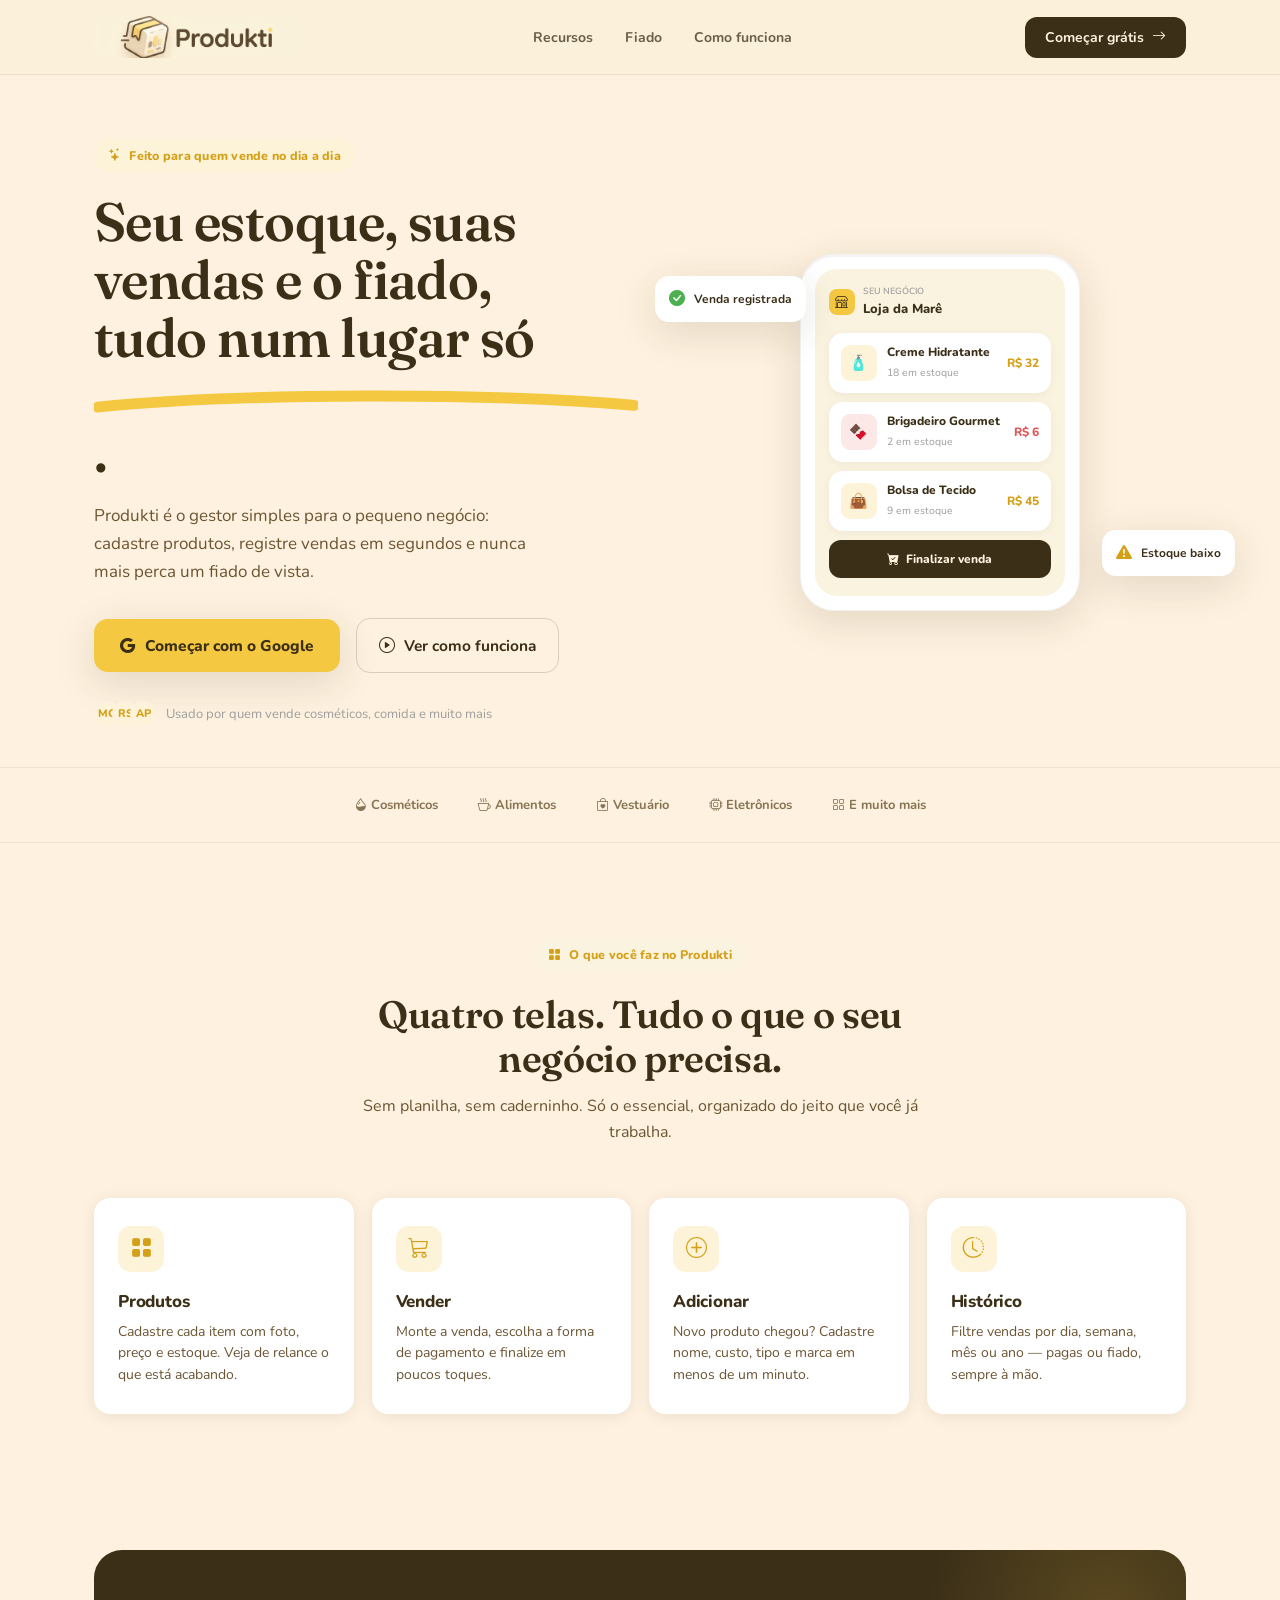
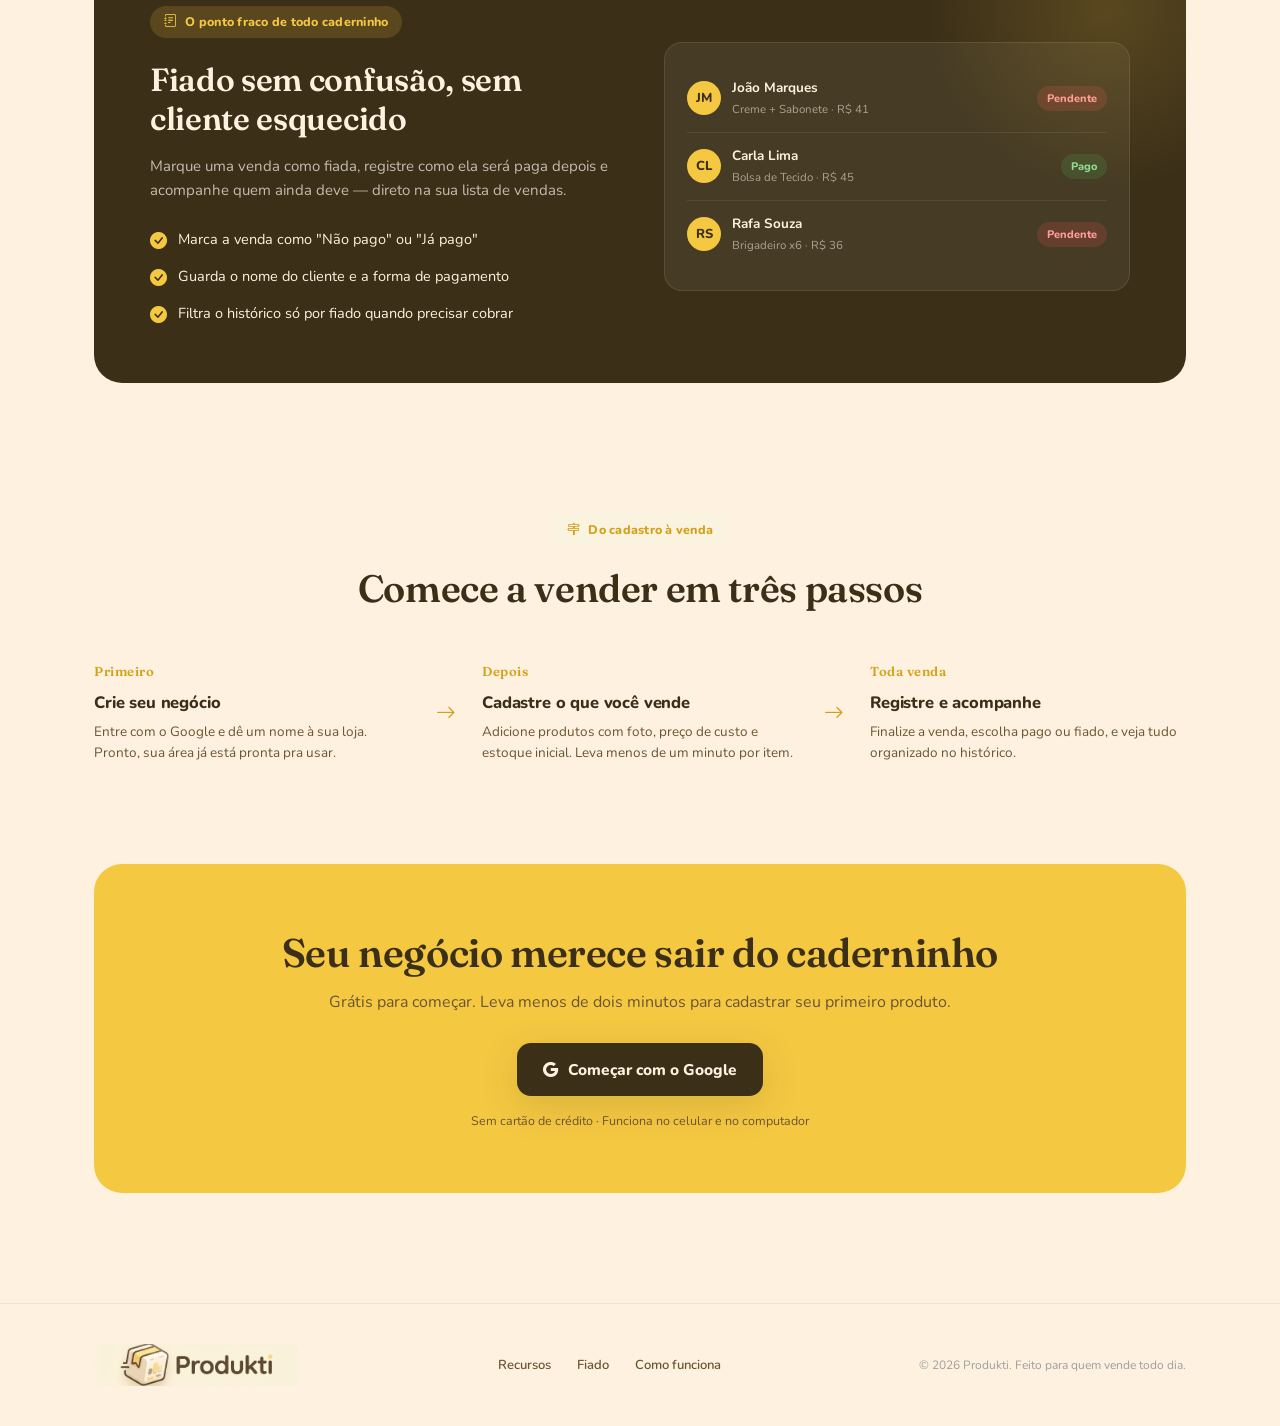
==== commit 914407cc: "fixing PWA function and adding partial payment system" ====
--- a/public/index.html
+++ b/public/index.html
@@ -6,306 +6,20 @@
 <title>Produkti — Gestão simples para o seu pequeno negócio</title>
 <meta name="description" content="Controle de estoque, vendas e fiado num só lugar. Feito para quem vende com as próprias mãos." />
 
+<link rel="icon" type="image/png" href="assets/logo-icon.png" />
 <link rel="stylesheet" href="https://cdn.jsdelivr.net/npm/bootstrap-icons@1.11.3/font/bootstrap-icons.min.css" />
 <link rel="preconnect" href="https://fonts.googleapis.com">
 <link href="https://fonts.googleapis.com/css2?family=Nunito:wght@400;500;600;700;800;900&family=Fraunces:ital,opsz,wght@0,9..144,500;0,9..144,600;1,9..144,500&display=swap" rel="stylesheet">
-
-<style>
-*, *::before, *::after { box-sizing: border-box; margin: 0; padding: 0; }
-
-:root {
-  --cream: #fdf8ee; --cream2: #faf3e0;
-  --gold: #f5c842;  --gold-dark: #d4a017; --gold-soft: #fdf3d8;
-  --brown: #3b2f18; --brown-light: #6b5533;
-  --gray: #9e9e9e;  --gray-light: #f0f0f0;
-  --white: #ffffff;
-  --green-soft: #e8f5e9; --green: #4caf50;
-  --red-soft: #fde8e8; --red: #e05757;
-  --shadow: 0 2px 16px rgba(0,0,0,.08);
-  --shadow-md: 0 10px 40px rgba(59,47,24,.14);
-  --radius: 16px; --radius-sm: 10px;
-}
-
-html { scroll-behavior: smooth; }
-
-body {
-  font-family: 'Nunito', sans-serif;
-  background: var(--cream);
-  color: var(--brown);
-  overflow-x: hidden;
-}
-
-h1, h2, h3, .display {
-  font-family: 'Fraunces', serif;
-  font-weight: 600;
-  letter-spacing: -0.01em;
-}
-
-a { color: inherit; text-decoration: none; }
-img { max-width: 100%; display: block; }
-section { position: relative; }
-.wrap { max-width: 1140px; margin: 0 auto; padding: 0 24px; }
-
-@media (prefers-reduced-motion: reduce) {
-  * { animation-duration: .001ms !important; animation-iteration-count: 1 !important; transition-duration: .001ms !important; scroll-behavior: auto !important; }
-}
-
-button:focus-visible, a:focus-visible { outline: 2px solid var(--brown); outline-offset: 3px; border-radius: 4px; }
-
-/* ─── NAV ────────────────────────────────────────────── */
-.nav {
-  position: sticky; top: 0; z-index: 50;
-  background: rgba(253,248,238,.86);
-  backdrop-filter: blur(10px);
-  border-bottom: 1px solid rgba(59,47,24,.08);
-}
-.nav-inner {
-  display: flex; align-items: center; justify-content: space-between;
-  padding: 16px 24px;
-}
-.brand { display: flex; align-items: center; gap: 10px; font-weight: 800; font-size: 17px; }
-.brand-mark {
-  width: 32px; height: 32px; border-radius: 9px;
-  background: var(--gold);
-  display: flex; align-items: center; justify-content: center;
-  color: var(--brown); font-size: 16px;
-}
-.nav-links { display: flex; gap: 32px; font-size: 14px; font-weight: 700; }
-.nav-links a { opacity: .75; transition: opacity .2s; }
-.nav-links a:hover { opacity: 1; }
-.nav-cta {
-  display: inline-flex; align-items: center; gap: 8px;
-  background: var(--brown); color: var(--cream);
-  padding: 11px 20px; border-radius: 12px;
-  font-size: 14px; font-weight: 700;
-  transition: transform .15s, background .2s;
-}
-.nav-cta:hover { background: #2a2110; transform: translateY(-1px); }
-.nav-mobile-hide { display: flex; }
-@media (max-width: 760px) { .nav-links { display: none; } }
-
-/* ─── HERO ───────────────────────────────────────────── */
-.hero { padding: 64px 0 40px; }
-.hero-grid {
-  display: grid; grid-template-columns: 1.05fr .95fr;
-  gap: 56px; align-items: center;
-}
-@media (max-width: 900px) { .hero-grid { grid-template-columns: 1fr; gap: 48px; } }
-
-.eyebrow {
-  display: inline-flex; align-items: center; gap: 8px;
-  background: var(--gold-soft); color: var(--gold-dark);
-  padding: 7px 14px; border-radius: 100px;
-  font-size: 12.5px; font-weight: 800; letter-spacing: .02em;
-  margin-bottom: 22px;
-}
-.eyebrow i { font-size: 13px; }
-
-.hero h1 {
-  font-size: clamp(36px, 5vw, 54px);
-  line-height: 1.07;
-  margin-bottom: 20px;
-}
-.hero h1 em { font-style: normal; color: var(--gold-dark); position: relative; }
-.hero h1 .underline { position: relative; display: inline-block; }
-.hero h1 .underline svg { position: absolute; left: -2%; bottom: -6px; width: 104%; height: 14px; }
-
-.hero p.lead {
-  font-size: 17px; line-height: 1.65; color: var(--brown-light);
-  max-width: 460px; margin-bottom: 32px;
-}
-
-.hero-actions { display: flex; align-items: center; gap: 16px; flex-wrap: wrap; margin-bottom: 28px; }
-.btn-primary {
-  display: inline-flex; align-items: center; gap: 9px;
-  background: var(--gold); color: var(--brown);
-  padding: 16px 26px; border: none; border-radius: 14px;
-  font-family: inherit; font-size: 15.5px; font-weight: 800;
-  cursor: pointer; box-shadow: var(--shadow-md);
-  transition: transform .15s, background .2s;
-}
-.btn-primary:hover { background: #e8b800; transform: translateY(-2px); }
-.btn-primary:active { transform: translateY(0); }
-.btn-secondary {
-  display: inline-flex; align-items: center; gap: 9px;
-  background: transparent; color: var(--brown);
-  padding: 16px 22px; border: 1.5px solid rgba(59,47,24,.18); border-radius: 14px;
-  font-family: inherit; font-size: 15.5px; font-weight: 700;
-  cursor: pointer; transition: border-color .2s, background .2s;
-}
-.btn-secondary:hover { border-color: var(--brown); background: var(--cream2); }
-
-.hero-trust { display: flex; align-items: center; gap: 10px; font-size: 13px; color: var(--gray); }
-.trust-avatars { display: flex; }
-.trust-avatars span {
-  width: 26px; height: 26px; border-radius: 50%;
-  border: 2px solid var(--cream);
-  background: var(--gold-soft);
-  display: flex; align-items: center; justify-content: center;
-  font-size: 11px; font-weight: 800; color: var(--gold-dark);
-  margin-left: -8px;
-}
-.trust-avatars span:first-child { margin-left: 0; }
-
-/* ─── HERO VISUAL: PHONE MOCK ───────────────────────── */
-.hero-visual { position: relative; display: flex; justify-content: center; }
-.phone {
-  width: 280px; background: var(--white);
-  border-radius: 34px; padding: 14px;
-  box-shadow: var(--shadow-md), 0 2px 0 rgba(59,47,24,.05) inset;
-  border: 1px solid rgba(59,47,24,.06);
-  position: relative; z-index: 2;
-  animation: floaty 6s ease-in-out infinite;
-}
-@keyframes floaty { 0%,100% { transform: translateY(0) rotate(-1.2deg); } 50% { transform: translateY(-10px) rotate(0deg); } }
-
-.phone-screen { background: var(--cream2); border-radius: 22px; padding: 16px 14px 18px; }
-.phone-topbar { display: flex; align-items: center; gap: 8px; margin-bottom: 14px; }
-.phone-topbar .dot { width: 26px; height: 26px; border-radius: 8px; background: var(--gold); display: flex; align-items: center; justify-content: center; font-size: 13px; }
-.phone-topbar strong { font-size: 13px; font-weight: 800; }
-.phone-topbar small { display: block; font-size: 9px; color: var(--gray); font-weight: 600; }
-
-.phone-card {
-  background: var(--white); border-radius: 14px; padding: 11px 12px;
-  display: flex; align-items: center; gap: 10px;
-  box-shadow: 0 2px 10px rgba(0,0,0,.05);
-  margin-bottom: 9px;
-}
-.phone-card .thumb { width: 36px; height: 36px; border-radius: 9px; background: var(--gold-soft); display: flex; align-items: center; justify-content: center; font-size: 15px; flex-shrink: 0; }
-.phone-card .meta { flex: 1; min-width: 0; }
-.phone-card .meta strong { display: block; font-size: 12px; font-weight: 800; }
-.phone-card .meta span { font-size: 10.5px; color: var(--gray); }
-.phone-card .price { font-size: 12px; font-weight: 800; color: var(--gold-dark); white-space: nowrap; }
-.phone-card.low .thumb { background: var(--red-soft); }
-.phone-card.low .price { color: var(--red); }
-
-.phone-fab {
-  margin-top: 6px; background: var(--brown); color: var(--cream);
-  border-radius: 12px; padding: 11px; text-align: center;
-  font-size: 12px; font-weight: 800; display: flex; align-items: center; justify-content: center; gap: 7px;
-}
-
-.float-card {
-  position: absolute; background: var(--white); border-radius: 14px;
-  box-shadow: var(--shadow-md); padding: 12px 14px; z-index: 3;
-  font-size: 12px; font-weight: 700; display: flex; align-items: center; gap: 9px;
-}
-.float-card.sale { top: 6%; left: -8%; animation: floaty 7s ease-in-out infinite; animation-delay: -2s; }
-.float-card.sale i { color: var(--green); font-size: 16px; }
-.float-card.alert { bottom: 10%; right: -10%; animation: floaty 6.5s ease-in-out infinite; animation-delay: -4s; }
-.float-card.alert i { color: var(--gold-dark); font-size: 16px; }
-@media (max-width: 540px) {
-  .float-card.sale { left: 0; }
-  .float-card.alert { right: 0; }
-}
-
-/* ─── LOGO / TICKER STRIP ────────────────────────────── */
-.strip { padding: 28px 0; border-top: 1px solid rgba(59,47,24,.08); border-bottom: 1px solid rgba(59,47,24,.08); }
-.strip-inner { display: flex; align-items: center; justify-content: center; gap: 40px; flex-wrap: wrap; font-size: 13px; font-weight: 700; color: var(--brown-light); text-align: center; }
-.strip-inner span { white-space: nowrap; opacity: .8; }
-
-/* ─── SECTION HEADERS ────────────────────────────────── */
-.section-head { max-width: 600px; margin: 0 auto 52px; text-align: center; }
-.section-head .eyebrow { background: var(--cream2); }
-.section-head h2 { font-size: clamp(28px, 3.4vw, 38px); line-height: 1.15; margin-bottom: 14px; }
-.section-head p { color: var(--brown-light); font-size: 16px; line-height: 1.6; }
-
-/* ─── FEATURES (mapped to the app's 4 tabs) ─────────── */
-.features { padding: 96px 0; }
-.feature-grid { display: grid; grid-template-columns: repeat(4, 1fr); gap: 18px; }
-@media (max-width: 940px) { .feature-grid { grid-template-columns: 1fr 1fr; } }
-@media (max-width: 560px) { .feature-grid { grid-template-columns: 1fr; } }
-
-.feature-card {
-  background: var(--white); border-radius: var(--radius);
-  padding: 28px 24px; box-shadow: var(--shadow);
-  transition: transform .2s, box-shadow .2s;
-}
-.feature-card:hover { transform: translateY(-4px); box-shadow: var(--shadow-md); }
-.feature-icon {
-  width: 46px; height: 46px; border-radius: 13px;
-  background: var(--gold-soft);
-  display: flex; align-items: center; justify-content: center;
-  font-size: 21px; color: var(--gold-dark);
-  margin-bottom: 18px;
-}
-.feature-card h3 { font-size: 17px; font-weight: 800; font-family: 'Nunito', sans-serif; margin-bottom: 8px; }
-.feature-card p { font-size: 14px; color: var(--brown-light); line-height: 1.55; }
-
-/* ─── SPOTLIGHT: FIADO ───────────────────────────────── */
-.spotlight { padding: 40px 0 100px; }
-.spotlight-card {
-  background: var(--brown); color: var(--cream);
-  border-radius: 28px; padding: 56px;
-  display: grid; grid-template-columns: 1fr 1fr; gap: 48px; align-items: center;
-  overflow: hidden; position: relative;
-}
-@media (max-width: 860px) { .spotlight-card { grid-template-columns: 1fr; padding: 36px 26px; } }
-.spotlight-card::before {
-  content: ''; position: absolute; width: 360px; height: 360px;
-  background: radial-gradient(circle, rgba(245,200,66,.16), transparent 70%);
-  top: -120px; right: -100px;
-}
-.spotlight-text .eyebrow { background: rgba(245,200,66,.16); color: var(--gold); }
-.spotlight-text h2 { font-size: clamp(26px,3vw,32px); margin-bottom: 16px; color: var(--cream); }
-.spotlight-text p { color: rgba(253,248,238,.7); font-size: 15px; line-height: 1.65; margin-bottom: 26px; }
-.spotlight-list { list-style: none; display: flex; flex-direction: column; gap: 13px; }
-.spotlight-list li { display: flex; gap: 11px; font-size: 14.5px; align-items: flex-start; }
-.spotlight-list i { color: var(--gold); font-size: 17px; margin-top: 1px; }
-
-.fiado-mock { background: rgba(253,248,238,.06); border-radius: 18px; padding: 22px; border: 1px solid rgba(253,248,238,.1); }
-.fiado-row { display: flex; align-items: center; justify-content: space-between; padding: 13px 0; border-bottom: 1px solid rgba(253,248,238,.08); }
-.fiado-row:last-child { border-bottom: none; }
-.fiado-who { display: flex; align-items: center; gap: 11px; }
-.fiado-who .av { width: 34px; height: 34px; border-radius: 50%; background: var(--gold); color: var(--brown); display: flex; align-items: center; justify-content: center; font-weight: 800; font-size: 13px; }
-.fiado-who strong { display: block; font-size: 13.5px; }
-.fiado-who span { font-size: 11.5px; color: rgba(253,248,238,.55); }
-.fiado-tag { font-size: 11px; font-weight: 800; padding: 5px 10px; border-radius: 100px; }
-.fiado-tag.due { background: rgba(245,87,87,.18); color: #ff9b9b; }
-.fiado-tag.ok { background: rgba(76,175,80,.18); color: #8fdb93; }
-
-/* ─── HOW IT WORKS ───────────────────────────────────── */
-.how { padding: 30px 0 100px; }
-.how-flow { display: flex; align-items: stretch; gap: 0; }
-@media (max-width: 860px) { .how-flow { flex-direction: column; gap: 18px; } }
-.how-step { flex: 1; padding: 0 22px; position: relative; }
-.how-step:first-child { padding-left: 0; }
-.how-step:last-child { padding-right: 0; }
-.how-step-num { font-family: 'Fraunces', serif; font-size: 13px; font-weight: 600; color: var(--gold-dark); margin-bottom: 12px; letter-spacing: .04em; }
-.how-step h3 { font-family: 'Nunito',sans-serif; font-size: 16.5px; font-weight: 800; margin-bottom: 8px; }
-.how-step p { font-size: 13.5px; color: var(--brown-light); line-height: 1.55; }
-.how-arrow { display: flex; align-items: center; color: var(--gold-dark); font-size: 20px; padding: 0 4px; }
-@media (max-width: 860px) { .how-arrow { display: none; } }
-
-/* ─── CTA BAND ────────────────────────────────────────── */
-.cta-band { padding: 0 0 110px; }
-.cta-card {
-  background: var(--gold); border-radius: 28px;
-  padding: 64px 48px; text-align: center;
-  position: relative; overflow: hidden;
-}
-.cta-card h2 { font-size: clamp(28px,3.6vw,40px); margin-bottom: 14px; color: var(--brown); }
-.cta-card p { font-size: 16px; color: var(--brown-light); margin-bottom: 30px; }
-.cta-card .btn-primary { background: var(--brown); color: var(--cream); }
-.cta-card .btn-primary:hover { background: #2a2110; }
-.cta-card .meta { margin-top: 16px; font-size: 12.5px; color: var(--brown-light); }
-
-/* ─── FOOTER ─────────────────────────────────────────── */
-footer { border-top: 1px solid rgba(59,47,24,.08); padding: 40px 0; }
-.foot-inner { display: flex; align-items: center; justify-content: space-between; flex-wrap: wrap; gap: 18px; }
-.foot-inner .brand { font-size: 15px; }
-.foot-links { display: flex; gap: 26px; font-size: 13px; color: var(--brown-light); font-weight: 600; }
-.foot-links a:hover { color: var(--brown); }
-.foot-copy { font-size: 12px; color: var(--gray); }
-</style>
+<link rel="stylesheet" href="landing.css" />
+
+<link rel="stylesheet" href="landing.css" />
 </head>
 <body>
 
 <nav class="nav">
-  <div class="nav-inner wrap" style="max-width:1140px;padding-left:0;padding-right:0;margin:0 auto;padding-left:24px;padding-right:24px">
+  <div class="nav-inner wrap">
     <a href="produkti.html" class="brand">
-      <span class="brand-mark"><i class="bi bi-box-seam-fill"></i></span>
-      Produkti
+      <img src="assets/logo.png" alt="Produkti" class="brand-mark"/>
     </a>
     <div class="nav-links">
       <a href="#recursos">Recursos</a>
@@ -482,8 +196,7 @@
 <footer>
   <div class="wrap foot-inner">
     <a href="produkti.html" class="brand">
-      <span class="brand-mark"><i class="bi bi-box-seam-fill"></i></span>
-      Produkti
+      <img src="assets/logo.png" alt="Produkti" class="brand-mark"/>
     </a>
     <div class="foot-links">
       <a href="#recursos">Recursos</a>
--- a/public/landing.css
+++ b/public/landing.css
@@ -0,0 +1,293 @@
+*, *::before, *::after { box-sizing: border-box; margin: 0; padding: 0; }
+
+:root {
+  --cream: #FEF1DF; --cream2: #faf3e0;
+  --gold: #f5c842;  --gold-dark: #d4a017; --gold-soft: #fdf3d8;
+  --brown: #3b2f18; --brown-light: #6b5533;
+  --gray: #9e9e9e;  --gray-light: #f0f0f0;
+  --white: #ffffff;
+  --green-soft: #e8f5e9; --green: #4caf50;
+  --red-soft: #fde8e8; --red: #e05757;
+  --shadow: 0 2px 16px rgba(0,0,0,.08);
+  --shadow-md: 0 10px 40px rgba(59,47,24,.14);
+  --radius: 16px; --radius-sm: 10px;
+}
+
+html { scroll-behavior: smooth; }
+
+body {
+  font-family: 'Nunito', sans-serif;
+  background: var(--cream);
+  color: var(--brown);
+  overflow-x: hidden;
+}
+
+h1, h2, h3, .display {
+  font-family: 'Fraunces', serif;
+  font-weight: 600;
+  letter-spacing: -0.01em;
+}
+
+a { color: inherit; text-decoration: none; }
+img { max-width: 100%; display: block; }
+section { position: relative; }
+.wrap { max-width: 1140px; margin: 0 auto; padding: 0 24px; }
+
+@media (prefers-reduced-motion: reduce) {
+  * { animation-duration: .001ms !important; animation-iteration-count: 1 !important; transition-duration: .001ms !important; scroll-behavior: auto !important; }
+}
+
+button:focus-visible, a:focus-visible { outline: 2px solid var(--brown); outline-offset: 3px; border-radius: 4px; }
+
+/* ─── NAV ────────────────────────────────────────────── */
+.nav {
+  position: sticky; top: 0; z-index: 50;
+  background: #FBF0D9;
+  backdrop-filter: blur(10px);
+  border-bottom: 1px solid rgba(59,47,24,.08);
+}
+.nav-inner {
+  display: flex; align-items: center; justify-content: space-between;
+  padding: 16px 24px;
+}
+.nav-inner.wrap {
+  max-width: 1140px;
+  margin: 0 auto;
+  padding-left: 24px;
+  padding-right: 24px;
+}
+.brand { display: flex; align-items: center; gap: 10px; font-weight: 800; font-size: 17px; }
+.brand-mark {
+  width: 205px; height: 42px; border-radius: 9px;
+  background: var(--gold);
+  display: flex; align-items: center; justify-content: center;
+  color: var(--brown); font-size: 16px;
+  object-fit: cover; object-position: center;
+}
+.nav-links { display: flex; gap: 32px; font-size: 14px; font-weight: 700; }
+.nav-links a { opacity: .75; transition: opacity .2s; }
+.nav-links a:hover { opacity: 1; }
+.nav-cta {
+  display: inline-flex; align-items: center; gap: 8px;
+  background: var(--brown); color: var(--cream);
+  padding: 11px 20px; border-radius: 12px;
+  font-size: 14px; font-weight: 700;
+  transition: transform .15s, background .2s;
+}
+.nav-cta:hover { background: #2a2110; transform: translateY(-1px); }
+.nav-mobile-hide { display: flex; }
+@media (max-width: 760px) { .nav-links { display: none; } }
+
+/* ─── HERO ───────────────────────────────────────────── */
+.hero { padding: 64px 0 40px; }
+.hero-grid {
+  display: grid; grid-template-columns: 1.05fr .95fr;
+  gap: 56px; align-items: center;
+}
+@media (max-width: 900px) { .hero-grid { grid-template-columns: 1fr; gap: 48px; } }
+
+.eyebrow {
+  display: inline-flex; align-items: center; gap: 8px;
+  background: var(--gold-soft); color: var(--gold-dark);
+  padding: 7px 14px; border-radius: 100px;
+  font-size: 12.5px; font-weight: 800; letter-spacing: .02em;
+  margin-bottom: 22px;
+}
+.eyebrow i { font-size: 13px; }
+
+.hero h1 {
+  font-size: clamp(36px, 5vw, 54px);
+  line-height: 1.07;
+  margin-bottom: 20px;
+}
+.hero h1 em { font-style: normal; color: var(--gold-dark); position: relative; }
+.hero h1 .underline { position: relative; display: inline-block; }
+.hero h1 .underline svg { position: absolute; left: -2%; bottom: -6px; width: 104%; height: 14px; }
+
+.hero p.lead {
+  font-size: 17px; line-height: 1.65; color: var(--brown-light);
+  max-width: 460px; margin-bottom: 32px;
+}
+
+.hero-actions { display: flex; align-items: center; gap: 16px; flex-wrap: wrap; margin-bottom: 28px; }
+.btn-primary {
+  display: inline-flex; align-items: center; gap: 9px;
+  background: var(--gold); color: var(--brown);
+  padding: 16px 26px; border: none; border-radius: 14px;
+  font-family: inherit; font-size: 15.5px; font-weight: 800;
+  cursor: pointer; box-shadow: var(--shadow-md);
+  transition: transform .15s, background .2s;
+}
+.btn-primary:hover { background: #e8b800; transform: translateY(-2px); }
+.btn-primary:active { transform: translateY(0); }
+.btn-secondary {
+  display: inline-flex; align-items: center; gap: 9px;
+  background: transparent; color: var(--brown);
+  padding: 16px 22px; border: 1.5px solid rgba(59,47,24,.18); border-radius: 14px;
+  font-family: inherit; font-size: 15.5px; font-weight: 700;
+  cursor: pointer; transition: border-color .2s, background .2s;
+}
+.btn-secondary:hover { border-color: var(--brown); background: var(--cream2); }
+
+.hero-trust { display: flex; align-items: center; gap: 10px; font-size: 13px; color: var(--gray); }
+.trust-avatars { display: flex; }
+.trust-avatars span {
+  width: 26px; height: 26px; border-radius: 50%;
+  border: 2px solid var(--cream);
+  background: var(--gold-soft);
+  display: flex; align-items: center; justify-content: center;
+  font-size: 11px; font-weight: 800; color: var(--gold-dark);
+  margin-left: -8px;
+}
+.trust-avatars span:first-child { margin-left: 0; }
+
+/* ─── HERO VISUAL: PHONE MOCK ───────────────────────── */
+.hero-visual { position: relative; display: flex; justify-content: center; }
+.phone {
+  width: 280px; background: var(--white);
+  border-radius: 34px; padding: 14px;
+  box-shadow: var(--shadow-md), 0 2px 0 rgba(59,47,24,.05) inset;
+  border: 1px solid rgba(59,47,24,.06);
+  position: relative; z-index: 2;
+  animation: floaty 6s ease-in-out infinite;
+}
+@keyframes floaty { 0%,100% { transform: translateY(0) rotate(-1.2deg); } 50% { transform: translateY(-10px) rotate(0deg); } }
+
+.phone-screen { background: var(--cream2); border-radius: 22px; padding: 16px 14px 18px; }
+.phone-topbar { display: flex; align-items: center; gap: 8px; margin-bottom: 14px; }
+.phone-topbar .dot { width: 26px; height: 26px; border-radius: 8px; background: var(--gold); display: flex; align-items: center; justify-content: center; font-size: 13px; }
+.phone-topbar strong { font-size: 13px; font-weight: 800; }
+.phone-topbar small { display: block; font-size: 9px; color: var(--gray); font-weight: 600; }
+
+.phone-card {
+  background: var(--white); border-radius: 14px; padding: 11px 12px;
+  display: flex; align-items: center; gap: 10px;
+  box-shadow: 0 2px 10px rgba(0,0,0,.05);
+  margin-bottom: 9px;
+}
+.phone-card .thumb { width: 36px; height: 36px; border-radius: 9px; background: var(--gold-soft); display: flex; align-items: center; justify-content: center; font-size: 15px; flex-shrink: 0; }
+.phone-card .meta { flex: 1; min-width: 0; }
+.phone-card .meta strong { display: block; font-size: 12px; font-weight: 800; }
+.phone-card .meta span { font-size: 10.5px; color: var(--gray); }
+.phone-card .price { font-size: 12px; font-weight: 800; color: var(--gold-dark); white-space: nowrap; }
+.phone-card.low .thumb { background: var(--red-soft); }
+.phone-card.low .price { color: var(--red); }
+
+.phone-fab {
+  margin-top: 6px; background: var(--brown); color: var(--cream);
+  border-radius: 12px; padding: 11px; text-align: center;
+  font-size: 12px; font-weight: 800; display: flex; align-items: center; justify-content: center; gap: 7px;
+}
+
+.float-card {
+  position: absolute; background: var(--white); border-radius: 14px;
+  box-shadow: var(--shadow-md); padding: 12px 14px; z-index: 3;
+  font-size: 12px; font-weight: 700; display: flex; align-items: center; gap: 9px;
+}
+.float-card.sale { top: 6%; left: -8%; animation: floaty 7s ease-in-out infinite; animation-delay: -2s; }
+.float-card.sale i { color: var(--green); font-size: 16px; }
+.float-card.alert { bottom: 10%; right: -10%; animation: floaty 6.5s ease-in-out infinite; animation-delay: -4s; }
+.float-card.alert i { color: var(--gold-dark); font-size: 16px; }
+@media (max-width: 540px) {
+  .float-card.sale { left: 0; }
+  .float-card.alert { right: 0; }
+}
+
+/* ─── LOGO / TICKER STRIP ────────────────────────────── */
+.strip { padding: 28px 0; border-top: 1px solid rgba(59,47,24,.08); border-bottom: 1px solid rgba(59,47,24,.08); }
+.strip-inner { display: flex; align-items: center; justify-content: center; gap: 40px; flex-wrap: wrap; font-size: 13px; font-weight: 700; color: var(--brown-light); text-align: center; }
+.strip-inner span { white-space: nowrap; opacity: .8; }
+
+/* ─── SECTION HEADERS ────────────────────────────────── */
+.section-head { max-width: 600px; margin: 0 auto 52px; text-align: center; }
+.section-head .eyebrow { background: var(--cream2); }
+.section-head h2 { font-size: clamp(28px, 3.4vw, 38px); line-height: 1.15; margin-bottom: 14px; }
+.section-head p { color: var(--brown-light); font-size: 16px; line-height: 1.6; }
+
+/* ─── FEATURES (mapped to the app's 4 tabs) ─────────── */
+.features { padding: 96px 0; }
+.feature-grid { display: grid; grid-template-columns: repeat(4, 1fr); gap: 18px; }
+@media (max-width: 940px) { .feature-grid { grid-template-columns: 1fr 1fr; } }
+@media (max-width: 560px) { .feature-grid { grid-template-columns: 1fr; } }
+
+.feature-card {
+  background: var(--white); border-radius: var(--radius);
+  padding: 28px 24px; box-shadow: var(--shadow);
+  transition: transform .2s, box-shadow .2s;
+}
+.feature-card:hover { transform: translateY(-4px); box-shadow: var(--shadow-md); }
+.feature-icon {
+  width: 46px; height: 46px; border-radius: 13px;
+  background: var(--gold-soft);
+  display: flex; align-items: center; justify-content: center;
+  font-size: 21px; color: var(--gold-dark);
+  margin-bottom: 18px;
+}
+.feature-card h3 { font-size: 17px; font-weight: 800; font-family: 'Nunito', sans-serif; margin-bottom: 8px; }
+.feature-card p { font-size: 14px; color: var(--brown-light); line-height: 1.55; }
+
+/* ─── SPOTLIGHT: FIADO ───────────────────────────────── */
+.spotlight { padding: 40px 0 100px; }
+.spotlight-card {
+  background: var(--brown); color: var(--cream);
+  border-radius: 28px; padding: 56px;
+  display: grid; grid-template-columns: 1fr 1fr; gap: 48px; align-items: center;
+  overflow: hidden; position: relative;
+}
+@media (max-width: 860px) { .spotlight-card { grid-template-columns: 1fr; padding: 36px 26px; } }
+.spotlight-card::before {
+  content: ''; position: absolute; width: 360px; height: 360px;
+  background: radial-gradient(circle, rgba(245,200,66,.16), transparent 70%);
+  top: -120px; right: -100px;
+}
+.spotlight-text .eyebrow { background: rgba(245,200,66,.16); color: var(--gold); }
+.spotlight-text h2 { font-size: clamp(26px,3vw,32px); margin-bottom: 16px; color: var(--cream); }
+.spotlight-text p { color: rgba(253,248,238,.7); font-size: 15px; line-height: 1.65; margin-bottom: 26px; }
+.spotlight-list { list-style: none; display: flex; flex-direction: column; gap: 13px; }
+.spotlight-list li { display: flex; gap: 11px; font-size: 14.5px; align-items: flex-start; }
+.spotlight-list i { color: var(--gold); font-size: 17px; margin-top: 1px; }
+
+.fiado-mock { background: rgba(253,248,238,.06); border-radius: 18px; padding: 22px; border: 1px solid rgba(253,248,238,.1); }
+.fiado-row { display: flex; align-items: center; justify-content: space-between; padding: 13px 0; border-bottom: 1px solid rgba(253,248,238,.08); }
+.fiado-row:last-child { border-bottom: none; }
+.fiado-who { display: flex; align-items: center; gap: 11px; }
+.fiado-who .av { width: 34px; height: 34px; border-radius: 50%; background: var(--gold); color: var(--brown); display: flex; align-items: center; justify-content: center; font-weight: 800; font-size: 13px; }
+.fiado-who strong { display: block; font-size: 13.5px; }
+.fiado-who span { font-size: 11.5px; color: rgba(253,248,238,.55); }
+.fiado-tag { font-size: 11px; font-weight: 800; padding: 5px 10px; border-radius: 100px; }
+.fiado-tag.due { background: rgba(245,87,87,.18); color: #ff9b9b; }
+.fiado-tag.ok { background: rgba(76,175,80,.18); color: #8fdb93; }
+
+/* ─── HOW IT WORKS ────────────────────────────────── */
+.how { padding: 30px 0 100px; }
+.how-flow { display: flex; align-items: stretch; gap: 0; }
+@media (max-width: 860px) { .how-flow { flex-direction: column; gap: 18px; } }
+.how-step { flex: 1; padding: 0 22px; position: relative; }
+.how-step:first-child { padding-left: 0; }
+.how-step:last-child { padding-right: 0; }
+.how-step-num { font-family: 'Fraunces', serif; font-size: 13px; font-weight: 600; color: var(--gold-dark); margin-bottom: 12px; letter-spacing: .04em; }
+.how-step h3 { font-family: 'Nunito',sans-serif; font-size: 16.5px; font-weight: 800; margin-bottom: 8px; }
+.how-step p { font-size: 13.5px; color: var(--brown-light); line-height: 1.55; }
+.how-arrow { display: flex; align-items: center; color: var(--gold-dark); font-size: 20px; padding: 0 4px; }
+@media (max-width: 860px) { .how-arrow { display: none; } }
+
+/* ─── CTA BAND ────────────────────────────────────── */
+.cta-band { padding: 0 0 110px; }
+.cta-card {
+  background: var(--gold); border-radius: 28px;
+  padding: 64px 48px; text-align: center;
+  position: relative; overflow: hidden;
+}
+.cta-card h2 { font-size: clamp(28px,3.6vw,40px); margin-bottom: 14px; color: var(--brown); }
+.cta-card p { font-size: 16px; color: var(--brown-light); margin-bottom: 30px; }
+.cta-card .btn-primary { background: var(--brown); color: var(--cream); }
+.cta-card .btn-primary:hover { background: #2a2110; }
+.cta-card .meta { margin-top: 16px; font-size: 12.5px; color: var(--brown-light); }
+
+/* ─── FOOTER ─────────────────────────────────────── */
+footer { border-top: 1px solid rgba(59,47,24,.08); padding: 40px 0; }
+.foot-inner { display: flex; align-items: center; justify-content: space-between; flex-wrap: wrap; gap: 18px; }
+.foot-inner .brand { font-size: 15px; }
+.foot-links { display: flex; gap: 26px; font-size: 13px; color: var(--brown-light); font-weight: 600; }
+.foot-links a:hover { color: var(--brown); }
+.foot-copy { font-size: 12px; color: var(--gray); }
--- a/public/landing.css
+++ b/public/landing.css
@@ -0,0 +1,293 @@
+*, *::before, *::after { box-sizing: border-box; margin: 0; padding: 0; }
+
+:root {
+  --cream: #FEF1DF; --cream2: #faf3e0;
+  --gold: #f5c842;  --gold-dark: #d4a017; --gold-soft: #fdf3d8;
+  --brown: #3b2f18; --brown-light: #6b5533;
+  --gray: #9e9e9e;  --gray-light: #f0f0f0;
+  --white: #ffffff;
+  --green-soft: #e8f5e9; --green: #4caf50;
+  --red-soft: #fde8e8; --red: #e05757;
+  --shadow: 0 2px 16px rgba(0,0,0,.08);
+  --shadow-md: 0 10px 40px rgba(59,47,24,.14);
+  --radius: 16px; --radius-sm: 10px;
+}
+
+html { scroll-behavior: smooth; }
+
+body {
+  font-family: 'Nunito', sans-serif;
+  background: var(--cream);
+  color: var(--brown);
+  overflow-x: hidden;
+}
+
+h1, h2, h3, .display {
+  font-family: 'Fraunces', serif;
+  font-weight: 600;
+  letter-spacing: -0.01em;
+}
+
+a { color: inherit; text-decoration: none; }
+img { max-width: 100%; display: block; }
+section { position: relative; }
+.wrap { max-width: 1140px; margin: 0 auto; padding: 0 24px; }
+
+@media (prefers-reduced-motion: reduce) {
+  * { animation-duration: .001ms !important; animation-iteration-count: 1 !important; transition-duration: .001ms !important; scroll-behavior: auto !important; }
+}
+
+button:focus-visible, a:focus-visible { outline: 2px solid var(--brown); outline-offset: 3px; border-radius: 4px; }
+
+/* ─── NAV ────────────────────────────────────────────── */
+.nav {
+  position: sticky; top: 0; z-index: 50;
+  background: #FBF0D9;
+  backdrop-filter: blur(10px);
+  border-bottom: 1px solid rgba(59,47,24,.08);
+}
+.nav-inner {
+  display: flex; align-items: center; justify-content: space-between;
+  padding: 16px 24px;
+}
+.nav-inner.wrap {
+  max-width: 1140px;
+  margin: 0 auto;
+  padding-left: 24px;
+  padding-right: 24px;
+}
+.brand { display: flex; align-items: center; gap: 10px; font-weight: 800; font-size: 17px; }
+.brand-mark {
+  width: 205px; height: 42px; border-radius: 9px;
+  background: var(--gold);
+  display: flex; align-items: center; justify-content: center;
+  color: var(--brown); font-size: 16px;
+  object-fit: cover; object-position: center;
+}
+.nav-links { display: flex; gap: 32px; font-size: 14px; font-weight: 700; }
+.nav-links a { opacity: .75; transition: opacity .2s; }
+.nav-links a:hover { opacity: 1; }
+.nav-cta {
+  display: inline-flex; align-items: center; gap: 8px;
+  background: var(--brown); color: var(--cream);
+  padding: 11px 20px; border-radius: 12px;
+  font-size: 14px; font-weight: 700;
+  transition: transform .15s, background .2s;
+}
+.nav-cta:hover { background: #2a2110; transform: translateY(-1px); }
+.nav-mobile-hide { display: flex; }
+@media (max-width: 760px) { .nav-links { display: none; } }
+
+/* ─── HERO ───────────────────────────────────────────── */
+.hero { padding: 64px 0 40px; }
+.hero-grid {
+  display: grid; grid-template-columns: 1.05fr .95fr;
+  gap: 56px; align-items: center;
+}
+@media (max-width: 900px) { .hero-grid { grid-template-columns: 1fr; gap: 48px; } }
+
+.eyebrow {
+  display: inline-flex; align-items: center; gap: 8px;
+  background: var(--gold-soft); color: var(--gold-dark);
+  padding: 7px 14px; border-radius: 100px;
+  font-size: 12.5px; font-weight: 800; letter-spacing: .02em;
+  margin-bottom: 22px;
+}
+.eyebrow i { font-size: 13px; }
+
+.hero h1 {
+  font-size: clamp(36px, 5vw, 54px);
+  line-height: 1.07;
+  margin-bottom: 20px;
+}
+.hero h1 em { font-style: normal; color: var(--gold-dark); position: relative; }
+.hero h1 .underline { position: relative; display: inline-block; }
+.hero h1 .underline svg { position: absolute; left: -2%; bottom: -6px; width: 104%; height: 14px; }
+
+.hero p.lead {
+  font-size: 17px; line-height: 1.65; color: var(--brown-light);
+  max-width: 460px; margin-bottom: 32px;
+}
+
+.hero-actions { display: flex; align-items: center; gap: 16px; flex-wrap: wrap; margin-bottom: 28px; }
+.btn-primary {
+  display: inline-flex; align-items: center; gap: 9px;
+  background: var(--gold); color: var(--brown);
+  padding: 16px 26px; border: none; border-radius: 14px;
+  font-family: inherit; font-size: 15.5px; font-weight: 800;
+  cursor: pointer; box-shadow: var(--shadow-md);
+  transition: transform .15s, background .2s;
+}
+.btn-primary:hover { background: #e8b800; transform: translateY(-2px); }
+.btn-primary:active { transform: translateY(0); }
+.btn-secondary {
+  display: inline-flex; align-items: center; gap: 9px;
+  background: transparent; color: var(--brown);
+  padding: 16px 22px; border: 1.5px solid rgba(59,47,24,.18); border-radius: 14px;
+  font-family: inherit; font-size: 15.5px; font-weight: 700;
+  cursor: pointer; transition: border-color .2s, background .2s;
+}
+.btn-secondary:hover { border-color: var(--brown); background: var(--cream2); }
+
+.hero-trust { display: flex; align-items: center; gap: 10px; font-size: 13px; color: var(--gray); }
+.trust-avatars { display: flex; }
+.trust-avatars span {
+  width: 26px; height: 26px; border-radius: 50%;
+  border: 2px solid var(--cream);
+  background: var(--gold-soft);
+  display: flex; align-items: center; justify-content: center;
+  font-size: 11px; font-weight: 800; color: var(--gold-dark);
+  margin-left: -8px;
+}
+.trust-avatars span:first-child { margin-left: 0; }
+
+/* ─── HERO VISUAL: PHONE MOCK ───────────────────────── */
+.hero-visual { position: relative; display: flex; justify-content: center; }
+.phone {
+  width: 280px; background: var(--white);
+  border-radius: 34px; padding: 14px;
+  box-shadow: var(--shadow-md), 0 2px 0 rgba(59,47,24,.05) inset;
+  border: 1px solid rgba(59,47,24,.06);
+  position: relative; z-index: 2;
+  animation: floaty 6s ease-in-out infinite;
+}
+@keyframes floaty { 0%,100% { transform: translateY(0) rotate(-1.2deg); } 50% { transform: translateY(-10px) rotate(0deg); } }
+
+.phone-screen { background: var(--cream2); border-radius: 22px; padding: 16px 14px 18px; }
+.phone-topbar { display: flex; align-items: center; gap: 8px; margin-bottom: 14px; }
+.phone-topbar .dot { width: 26px; height: 26px; border-radius: 8px; background: var(--gold); display: flex; align-items: center; justify-content: center; font-size: 13px; }
+.phone-topbar strong { font-size: 13px; font-weight: 800; }
+.phone-topbar small { display: block; font-size: 9px; color: var(--gray); font-weight: 600; }
+
+.phone-card {
+  background: var(--white); border-radius: 14px; padding: 11px 12px;
+  display: flex; align-items: center; gap: 10px;
+  box-shadow: 0 2px 10px rgba(0,0,0,.05);
+  margin-bottom: 9px;
+}
+.phone-card .thumb { width: 36px; height: 36px; border-radius: 9px; background: var(--gold-soft); display: flex; align-items: center; justify-content: center; font-size: 15px; flex-shrink: 0; }
+.phone-card .meta { flex: 1; min-width: 0; }
+.phone-card .meta strong { display: block; font-size: 12px; font-weight: 800; }
+.phone-card .meta span { font-size: 10.5px; color: var(--gray); }
+.phone-card .price { font-size: 12px; font-weight: 800; color: var(--gold-dark); white-space: nowrap; }
+.phone-card.low .thumb { background: var(--red-soft); }
+.phone-card.low .price { color: var(--red); }
+
+.phone-fab {
+  margin-top: 6px; background: var(--brown); color: var(--cream);
+  border-radius: 12px; padding: 11px; text-align: center;
+  font-size: 12px; font-weight: 800; display: flex; align-items: center; justify-content: center; gap: 7px;
+}
+
+.float-card {
+  position: absolute; background: var(--white); border-radius: 14px;
+  box-shadow: var(--shadow-md); padding: 12px 14px; z-index: 3;
+  font-size: 12px; font-weight: 700; display: flex; align-items: center; gap: 9px;
+}
+.float-card.sale { top: 6%; left: -8%; animation: floaty 7s ease-in-out infinite; animation-delay: -2s; }
+.float-card.sale i { color: var(--green); font-size: 16px; }
+.float-card.alert { bottom: 10%; right: -10%; animation: floaty 6.5s ease-in-out infinite; animation-delay: -4s; }
+.float-card.alert i { color: var(--gold-dark); font-size: 16px; }
+@media (max-width: 540px) {
+  .float-card.sale { left: 0; }
+  .float-card.alert { right: 0; }
+}
+
+/* ─── LOGO / TICKER STRIP ────────────────────────────── */
+.strip { padding: 28px 0; border-top: 1px solid rgba(59,47,24,.08); border-bottom: 1px solid rgba(59,47,24,.08); }
+.strip-inner { display: flex; align-items: center; justify-content: center; gap: 40px; flex-wrap: wrap; font-size: 13px; font-weight: 700; color: var(--brown-light); text-align: center; }
+.strip-inner span { white-space: nowrap; opacity: .8; }
+
+/* ─── SECTION HEADERS ────────────────────────────────── */
+.section-head { max-width: 600px; margin: 0 auto 52px; text-align: center; }
+.section-head .eyebrow { background: var(--cream2); }
+.section-head h2 { font-size: clamp(28px, 3.4vw, 38px); line-height: 1.15; margin-bottom: 14px; }
+.section-head p { color: var(--brown-light); font-size: 16px; line-height: 1.6; }
+
+/* ─── FEATURES (mapped to the app's 4 tabs) ─────────── */
+.features { padding: 96px 0; }
+.feature-grid { display: grid; grid-template-columns: repeat(4, 1fr); gap: 18px; }
+@media (max-width: 940px) { .feature-grid { grid-template-columns: 1fr 1fr; } }
+@media (max-width: 560px) { .feature-grid { grid-template-columns: 1fr; } }
+
+.feature-card {
+  background: var(--white); border-radius: var(--radius);
+  padding: 28px 24px; box-shadow: var(--shadow);
+  transition: transform .2s, box-shadow .2s;
+}
+.feature-card:hover { transform: translateY(-4px); box-shadow: var(--shadow-md); }
+.feature-icon {
+  width: 46px; height: 46px; border-radius: 13px;
+  background: var(--gold-soft);
+  display: flex; align-items: center; justify-content: center;
+  font-size: 21px; color: var(--gold-dark);
+  margin-bottom: 18px;
+}
+.feature-card h3 { font-size: 17px; font-weight: 800; font-family: 'Nunito', sans-serif; margin-bottom: 8px; }
+.feature-card p { font-size: 14px; color: var(--brown-light); line-height: 1.55; }
+
+/* ─── SPOTLIGHT: FIADO ───────────────────────────────── */
+.spotlight { padding: 40px 0 100px; }
+.spotlight-card {
+  background: var(--brown); color: var(--cream);
+  border-radius: 28px; padding: 56px;
+  display: grid; grid-template-columns: 1fr 1fr; gap: 48px; align-items: center;
+  overflow: hidden; position: relative;
+}
+@media (max-width: 860px) { .spotlight-card { grid-template-columns: 1fr; padding: 36px 26px; } }
+.spotlight-card::before {
+  content: ''; position: absolute; width: 360px; height: 360px;
+  background: radial-gradient(circle, rgba(245,200,66,.16), transparent 70%);
+  top: -120px; right: -100px;
+}
+.spotlight-text .eyebrow { background: rgba(245,200,66,.16); color: var(--gold); }
+.spotlight-text h2 { font-size: clamp(26px,3vw,32px); margin-bottom: 16px; color: var(--cream); }
+.spotlight-text p { color: rgba(253,248,238,.7); font-size: 15px; line-height: 1.65; margin-bottom: 26px; }
+.spotlight-list { list-style: none; display: flex; flex-direction: column; gap: 13px; }
+.spotlight-list li { display: flex; gap: 11px; font-size: 14.5px; align-items: flex-start; }
+.spotlight-list i { color: var(--gold); font-size: 17px; margin-top: 1px; }
+
+.fiado-mock { background: rgba(253,248,238,.06); border-radius: 18px; padding: 22px; border: 1px solid rgba(253,248,238,.1); }
+.fiado-row { display: flex; align-items: center; justify-content: space-between; padding: 13px 0; border-bottom: 1px solid rgba(253,248,238,.08); }
+.fiado-row:last-child { border-bottom: none; }
+.fiado-who { display: flex; align-items: center; gap: 11px; }
+.fiado-who .av { width: 34px; height: 34px; border-radius: 50%; background: var(--gold); color: var(--brown); display: flex; align-items: center; justify-content: center; font-weight: 800; font-size: 13px; }
+.fiado-who strong { display: block; font-size: 13.5px; }
+.fiado-who span { font-size: 11.5px; color: rgba(253,248,238,.55); }
+.fiado-tag { font-size: 11px; font-weight: 800; padding: 5px 10px; border-radius: 100px; }
+.fiado-tag.due { background: rgba(245,87,87,.18); color: #ff9b9b; }
+.fiado-tag.ok { background: rgba(76,175,80,.18); color: #8fdb93; }
+
+/* ─── HOW IT WORKS ────────────────────────────────── */
+.how { padding: 30px 0 100px; }
+.how-flow { display: flex; align-items: stretch; gap: 0; }
+@media (max-width: 860px) { .how-flow { flex-direction: column; gap: 18px; } }
+.how-step { flex: 1; padding: 0 22px; position: relative; }
+.how-step:first-child { padding-left: 0; }
+.how-step:last-child { padding-right: 0; }
+.how-step-num { font-family: 'Fraunces', serif; font-size: 13px; font-weight: 600; color: var(--gold-dark); margin-bottom: 12px; letter-spacing: .04em; }
+.how-step h3 { font-family: 'Nunito',sans-serif; font-size: 16.5px; font-weight: 800; margin-bottom: 8px; }
+.how-step p { font-size: 13.5px; color: var(--brown-light); line-height: 1.55; }
+.how-arrow { display: flex; align-items: center; color: var(--gold-dark); font-size: 20px; padding: 0 4px; }
+@media (max-width: 860px) { .how-arrow { display: none; } }
+
+/* ─── CTA BAND ────────────────────────────────────── */
+.cta-band { padding: 0 0 110px; }
+.cta-card {
+  background: var(--gold); border-radius: 28px;
+  padding: 64px 48px; text-align: center;
+  position: relative; overflow: hidden;
+}
+.cta-card h2 { font-size: clamp(28px,3.6vw,40px); margin-bottom: 14px; color: var(--brown); }
+.cta-card p { font-size: 16px; color: var(--brown-light); margin-bottom: 30px; }
+.cta-card .btn-primary { background: var(--brown); color: var(--cream); }
+.cta-card .btn-primary:hover { background: #2a2110; }
+.cta-card .meta { margin-top: 16px; font-size: 12.5px; color: var(--brown-light); }
+
+/* ─── FOOTER ─────────────────────────────────────── */
+footer { border-top: 1px solid rgba(59,47,24,.08); padding: 40px 0; }
+.foot-inner { display: flex; align-items: center; justify-content: space-between; flex-wrap: wrap; gap: 18px; }
+.foot-inner .brand { font-size: 15px; }
+.foot-links { display: flex; gap: 26px; font-size: 13px; color: var(--brown-light); font-weight: 600; }
+.foot-links a:hover { color: var(--brown); }
+.foot-copy { font-size: 12px; color: var(--gray); }
